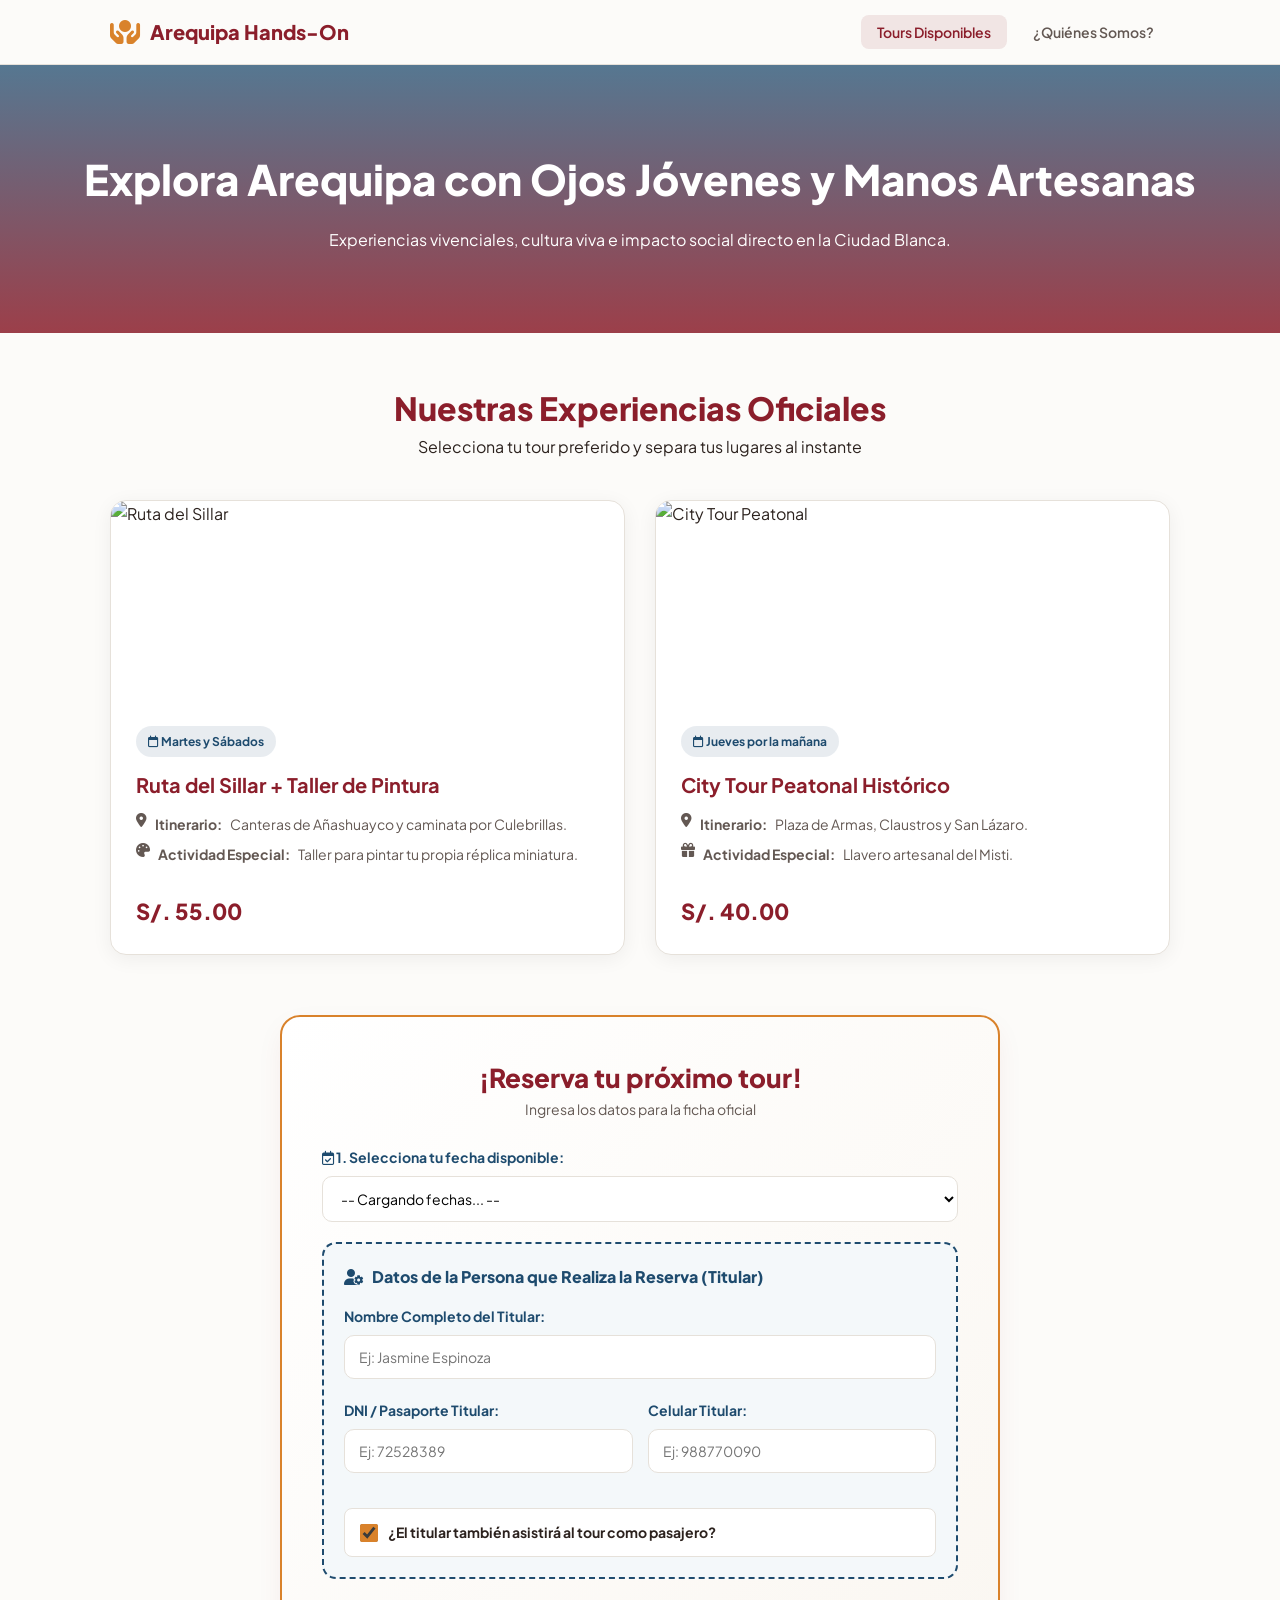
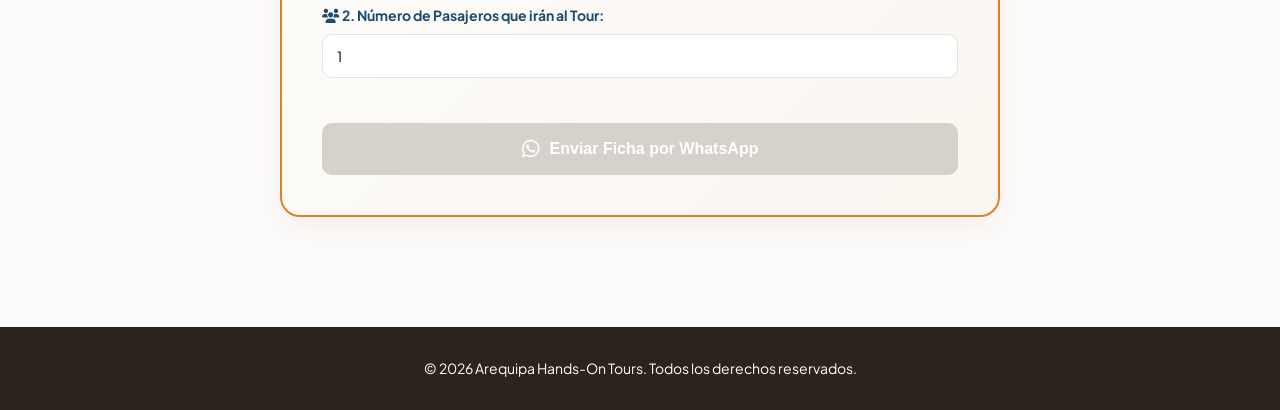
==== index.html @ 8eb8e9bc "Add files via upload" ====
<!DOCTYPE html>
<html lang="es">
<head>
    <meta charset="UTF-8">
    <meta name="viewport" content="width=device-width, initial-scale=1.0">
    <title>Arequipa Hands-On Tours | Turismo con Propósito</title>
    <!-- Google Fonts & FontAwesome Icons -->
    <link rel="preconnect" href="https://fonts.googleapis.com">
    <link rel="preconnect" href="https://fonts.gstatic.com" crossorigin>
    <link href="https://fonts.googleapis.com/css2?family=Plus+Jakarta+Sans:wght@400;500;600;700;800&display=swap" rel="stylesheet">
    <link rel="stylesheet" href="https://cdnjs.cloudflare.com/ajax/libs/font-awesome/6.4.0/css/all.min.css">

    <style>
        :root {
            --rojo-carmesi: #8B1E2B;
            --blanco-sillar: #FCFBF9;
            --azul-colonial: #1E4B6E;
            --amarillo-ocre: #D9822B;
            --amarillo-ocre-hover: #BF6F1F;
            --texto-oscuro: #2C221E;
            --texto-suave: #635853;
            --gris-borde: #E6E1DA;
            --sombra-suave: 0 10px 30px -5px rgba(139, 30, 43, 0.08);
            --sombra-card: 0 4px 20px rgba(0, 0, 0, 0.06);
        }

        * { box-sizing: border-box; margin: 0; padding: 0; }

        body {
            font-family: 'Plus Jakarta Sans', sans-serif;
            background-color: var(--blanco-sillar);
            color: var(--texto-oscuro);
            line-height: 1.6;
        }

        /* --- NAVBAR --- */
        header {
            background-color: rgba(252, 251, 249, 0.95);
            backdrop-filter: blur(10px);
            position: sticky;
            top: 0;
            z-index: 1000;
            border-bottom: 1px solid var(--gris-borde);
        }

        .nav-container {
            max-width: 1100px;
            margin: 0 auto;
            padding: 15px 20px;
            display: flex;
            justify-content: space-between;
            align-items: center;
        }

        .logo {
            font-weight: 800;
            font-size: 20px;
            color: var(--rojo-carmesi);
            display: flex;
            align-items: center;
            gap: 10px;
            text-decoration: none;
        }

        .logo i { font-size: 24px; color: var(--amarillo-ocre); }

        .nav-links {
            display: flex;
            gap: 10px;
            list-style: none;
        }

        .nav-tab {
            background: transparent;
            border: none;
            padding: 8px 16px;
            font-family: inherit;
            font-weight: 600;
            font-size: 14px;
            color: var(--texto-suave);
            cursor: pointer;
            border-radius: 8px;
            transition: all 0.3s ease;
        }

        .nav-tab:hover, .nav-tab.active {
            color: var(--rojo-carmesi);
            background-color: rgba(139, 30, 43, 0.1);
        }

        /* --- HERO --- */
        .hero {
            background: linear-gradient(rgba(30, 75, 110, 0.75), rgba(139, 30, 43, 0.85)), url('https://images.unsplash.com/photo-1589308078059-be1415eab4c3?q=80&w=1600&auto=format&fit=crop') center/cover no-repeat;
            color: white;
            padding: 80px 20px;
            text-align: center;
        }

        .hero h1 { font-size: 42px; font-weight: 800; margin-bottom: 15px; }

        .container { max-width: 1100px; margin: 0 auto; padding: 50px 20px; }

        .tab-content { display: none; }
        .tab-content.active { display: block; }

        .section-title { text-align: center; margin-bottom: 40px; }
        .section-title h2 { font-size: 32px; color: var(--rojo-carmesi); font-weight: 800; }

        /* TOURS GRID */
        .tours-grid {
            display: grid;
            grid-template-columns: repeat(auto-fit, minmax(320px, 1fr));
            gap: 30px;
            margin-bottom: 60px;
        }

        .tour-card {
            background: white;
            border-radius: 16px;
            overflow: hidden;
            box-shadow: var(--sombra-card);
            border: 1px solid var(--gris-borde);
            display: flex;
            flex-direction: column;
        }

        .tour-img { height: 200px; width: 100%; object-fit: cover; }
        .tour-body { padding: 25px; display: flex; flex-direction: column; flex-grow: 1; }
        .tour-badge { background: rgba(30, 75, 110, 0.1); color: var(--azul-colonial); padding: 6px 12px; border-radius: 20px; font-size: 12px; font-weight: 700; margin-bottom: 12px; align-self: flex-start; }
        .tour-title { font-size: 20px; color: var(--rojo-carmesi); margin-bottom: 12px; font-weight: 700; }
        .tour-list { list-style: none; margin-bottom: 20px; font-size: 14px; color: var(--texto-suave); }
        .tour-list li { margin-bottom: 8px; display: flex; gap: 8px; }
        .tour-price { font-size: 22px; font-weight: 800; color: var(--rojo-carmesi); }

        /* FORMULARIO DE RESERVA COMPLETO */
        .booking-banner {
            background: linear-gradient(135deg, white, #FAF6F0);
            border-radius: 20px;
            padding: 40px;
            box-shadow: var(--sombra-suave);
            border: 2px solid var(--amarillo-ocre);
            max-width: 720px;
            margin: 0 auto;
        }

        .booking-header { text-align: center; margin-bottom: 25px; }
        .booking-header h3 { font-size: 26px; color: var(--rojo-carmesi); font-weight: 800; }

        .form-group { margin-bottom: 20px; }
        .form-group label { display: block; font-weight: 700; font-size: 14px; color: var(--azul-colonial); margin-bottom: 8px; }

        .form-control {
            width: 100%;
            padding: 12px 14px;
            border: 1px solid var(--gris-borde);
            border-radius: 10px;
            font-size: 14px;
            font-family: inherit;
            background: white;
        }

        .titular-box {
            background: #F4F8FA;
            border: 2px dashed var(--azul-colonial);
            border-radius: 14px;
            padding: 20px;
            margin-bottom: 25px;
        }

        .titular-title {
            font-weight: 800;
            color: var(--azul-colonial);
            margin-bottom: 15px;
            font-size: 16px;
            display: flex;
            align-items: center;
            gap: 8px;
        }

        .checkbox-container {
            display: flex;
            align-items: center;
            gap: 10px;
            background: white;
            padding: 12px 15px;
            border-radius: 8px;
            border: 1px solid var(--gris-borde);
            margin-top: 15px;
            cursor: pointer;
            font-weight: 700;
            color: var(--texto-oscuro);
            font-size: 14px;
        }

        .checkbox-container input[type="checkbox"] {
            width: 18px;
            height: 18px;
            accent-color: var(--amarillo-ocre);
            cursor: pointer;
        }

        .pasajeros-container {
            margin-top: 20px;
            display: flex;
            flex-direction: column;
            gap: 20px;
        }

        .pasajero-box {
            background: #FFFFFF;
            border: 1px solid var(--gris-borde);
            border-left: 5px solid var(--amarillo-ocre);
            border-radius: 12px;
            padding: 20px;
            box-shadow: 0 2px 8px rgba(0,0,0,0.04);
        }

        .pasajero-title {
            font-weight: 800;
            color: var(--rojo-carmesi);
            margin-bottom: 15px;
            font-size: 15px;
            display: flex;
            align-items: center;
            gap: 8px;
        }

        .grid-2 {
            display: grid;
            grid-template-columns: 1fr 1fr;
            gap: 15px;
        }

        .btn-cta {
            background-color: var(--amarillo-ocre);
            color: white;
            border: none;
            padding: 16px;
            width: 100%;
            border-radius: 10px;
            font-size: 16px;
            font-weight: 700;
            cursor: pointer;
            transition: all 0.3s ease;
            display: flex;
            align-items: center;
            justify-content: center;
            gap: 10px;
            margin-top: 25px;
        }

        .btn-cta:disabled { background-color: #D6D1CA; cursor: not-allowed; }

        .info-status { font-size: 13px; margin-top: 10px; font-weight: 700; text-align: center; }

        footer { background-color: var(--texto-oscuro); color: white; text-align: center; padding: 30px 20px; margin-top: 60px; font-size: 14px; }

        @media (max-width: 768px) {
            .grid-2 { grid-template-columns: 1fr; }
            .booking-banner { padding: 25px 20px; }
        }
    </style>
</head>
<body>

<header>
    <div class="nav-container">
        <a href="#" class="logo">
            <i class="fa-solid fa-hands-holding-circle"></i>
            Arequipa Hands-On
        </a>
        <ul class="nav-links">
            <li><button class="nav-tab active" onclick="switchTab('tours')">Tours Disponibles</button></li>
            <li><button class="nav-tab" onclick="switchTab('nosotros')">¿Quiénes Somos?</button></li>
        </ul>
    </div>
</header>

<section class="hero">
    <div class="hero-content">
        <h1>Explora Arequipa con Ojos Jóvenes y Manos Artesanas</h1>
        <p>Experiencias vivenciales, cultura viva e impacto social directo en la Ciudad Blanca.</p>
    </div>
</section>

<div class="container">
    <section id="tab-tours" class="tab-content active">
        <div class="section-title">
            <h2>Nuestras Experiencias Oficiales</h2>
            <p>Selecciona tu tour preferido y separa tus lugares al instante</p>
        </div>

        <div class="tours-grid">
            <div class="tour-card">
                <img src="https://res.cloudinary.com/cwjn3bq6/image/upload/f_auto,q_auto/Gemini_Generated_Image_xufbxkxufbxkxufb" alt="Ruta del Sillar" class="tour-img">
                <div class="tour-body">
                    <span class="tour-badge"><i class="fa-regular fa-calendar"></i> Martes y Sábados</span>
                    <h3 class="tour-title">Ruta del Sillar + Taller de Pintura</h3>
                    <ul class="tour-list">
                        <li><i class="fa-solid fa-location-dot"></i> <strong>Itinerario:</strong> Canteras de Añashuayco y caminata por Culebrillas.</li>
                        <li><i class="fa-solid fa-palette"></i> <strong>Actividad Especial:</strong> Taller para pintar tu propia réplica miniatura.</li>
                    </ul>
                    <div class="tour-footer"><span class="tour-price">S/. 55.00</span></div>
                </div>
            </div>

            <div class="tour-card">
                <img src="https://res.cloudinary.com/cwjn3bq6/image/upload/v1792481282/Gemini_Generated_Image_7z0av57z0av57z0a.jpg" alt="City Tour Peatonal" class="tour-img">
                <div class="tour-body">
                    <span class="tour-badge"><i class="fa-regular fa-calendar"></i> Jueves por la mañana</span>
                    <h3 class="tour-title">City Tour Peatonal Histórico</h3>
                    <ul class="tour-list">
                        <li><i class="fa-solid fa-location-dot"></i> <strong>Itinerario:</strong> Plaza de Armas, Claustros y San Lázaro.</li>
                        <li><i class="fa-solid fa-gift"></i> <strong>Actividad Especial:</strong> Llavero artesanal del Misti.</li>
                    </ul>
                    <div class="tour-footer"><span class="tour-price">S/. 40.00</span></div>
                </div>
            </div>
        </div>

        <!-- FORMULARIO DE RESERVA -->
        <div class="booking-banner">
            <div class="booking-header">
                <h3>¡Reserva tu próximo tour!</h3>
                <p style="color: var(--texto-suave); font-size: 14px;">Ingresa los datos para la ficha oficial</p>
            </div>

            <div class="form-group">
                <label for="fecha"><i class="fa-regular fa-calendar-check"></i> 1. Selecciona tu fecha disponible:</label>
                <select id="fecha" class="form-control">
                    <option value="">-- Cargando fechas... --</option>
                </select>
                <div id="status" class="info-status"></div>
            </div>

            <!-- SECCIÓN DEL TITULAR DE LA COMPRA -->
            <div class="titular-box">
                <div class="titular-title">
                    <i class="fa-solid fa-user-gear"></i> Datos de la Persona que Realiza la Reserva (Titular)
                </div>
                <div class="form-group">
                    <label>Nombre Completo del Titular:</label>
                    <input type="text" id="titularNombre" class="form-control" placeholder="Ej: Jasmine Espinoza" required>
                </div>
                <div class="grid-2">
                    <div class="form-group">
                        <label>DNI / Pasaporte Titular:</label>
                        <input type="text" id="titularDni" class="form-control" placeholder="Ej: 72528389" required>
                    </div>
                    <div class="form-group">
                        <label>Celular Titular:</label>
                        <input type="tel" id="titularCelular" class="form-control" placeholder="Ej: 988770090" required>
                    </div>
                </div>

                <label class="checkbox-container">
                    <input type="checkbox" id="checkTitularVa" checked>
                    <span>¿El titular también asistirá al tour como pasajero?</span>
                </label>
            </div>

            <div class="form-group">
                <label for="pasajeros"><i class="fa-solid fa-users"></i> 2. Número de Pasajeros que irán al Tour:</label>
                <input type="number" id="pasajeros" class="form-control" min="1" max="10" value="1">
            </div>

            <!-- CONTENEDOR DINÁMICO DE OTROS PASAJEROS -->
            <div id="pasajerosInputs" class="pasajeros-container"></div>

            <button id="btnCotizar" class="btn-cta" disabled>
                <i class="fa-brands fa-whatsapp" style="font-size: 20px;"></i> Enviar Ficha por WhatsApp
            </button>
        </div>
    </section>
</div>

<footer>
    <p>© 2026 Arequipa Hands-On Tours. Todos los derechos reservados.</p>
</footer>

<!-- SCRIPT CONECTADO A SUPABASE -->
<script type="module">
    import { createClient } from 'https://cdn.jsdelivr.net/npm/@supabase/supabase-js/+esm'

    const SUPABASE_URL = "https://yzyrvvcdnhjlkmgulgjh.supabase.co"; 
    const SUPABASE_KEY = "sb_publishable_UEbVumaJxsoq6cy6T6rceA_CY0VAx4k"; 

    const supabase = createClient(SUPABASE_URL, SUPABASE_KEY);
    let asientosDisponibles = 0;

    window.switchTab = function(tabName) {
        document.querySelectorAll('.tab-content').forEach(tab => tab.classList.remove('active'));
        document.querySelectorAll('.nav-tab').forEach(btn => btn.classList.remove('active'));
        document.getElementById(`tab-${tabName}`).classList.add('active');
        event.currentTarget.classList.add('active');
    };

    // GENERAR CAMPOS DE PASAJEROS SEGÚN EL CHECKBOX Y NÚMERO
    function renderizarCamposPasajeros() {
        const totalPasajeros = parseInt(document.getElementById('pasajeros').value, 10) || 1;
        const titularAsiste = document.getElementById('checkTitularVa').checked;
        const container = document.getElementById('pasajerosInputs');
        container.innerHTML = '';

        // Si el titular asiste, él ya cuenta como el Pasajero 1
        const otrosPasajerosAImprimir = titularAsiste ? totalPasajeros - 1 : totalPasajeros;

        if (titularAsiste) {
            const infoBox = document.createElement('div');
            infoBox.style.cssText = "background:#EBF5FB; padding:12px; border-radius:8px; font-size:13px; color:#1E4B6E; font-weight:700;";
            infoBox.innerHTML = `ℹ️ Pasajero 1: <strong>Titular (Se usarán los datos ingresados arriba)</strong>`;
            container.appendChild(infoBox);
        }

        for (let i = 1; i <= otrosPasajerosAImprimir; i++) {
            const numeroPasajeroEtiqueta = titularAsiste ? (i + 1) : i;
            const box = document.createElement('div');
            box.className = 'pasajero-box';

            box.innerHTML = `
                <div class="pasajero-title">
                    <i class="fa-solid fa-user"></i> Pasajero ${numeroPasajeroEtiqueta}
                </div>
                <div class="form-group">
                    <label>Nombre Completo:</label>
                    <input type="text" class="form-control input-nombre" placeholder="Ej: Nombre de acompañante" required>
                </div>
                <div class="grid-2">
                    <div class="form-group">
                        <label>DNI / Pasaporte:</label>
                        <input type="text" class="form-control input-dni" placeholder="Ej: 72889512" required>
                    </div>
                    <div class="form-group">
                        <label>Celular (Opcional):</label>
                        <input type="tel" class="form-control input-celular" placeholder="Ej: 937294639">
                    </div>
                </div>
                <div class="form-group" style="margin-bottom:0;">
                    <label>Nacionalidad:</label>
                    <input type="text" class="form-control input-nacionalidad" value="Peruana">
                </div>
            `;
            container.appendChild(box);
        }
    }

    // CARGAR FECHAS
    async function cargarFechasDisponibles() {
        const selectFecha = document.getElementById('fecha');
        const hoy = new Date().toISOString().split('T')[0];

        try {
            let { data } = await supabase
                .from('salidas_programadas')
                .select('fecha_tour, limite_asientos, asientos_ocupados')
                .gte('fecha_tour', hoy)
                .order('fecha_tour', { ascending: true });

            selectFecha.innerHTML = '<option value="">-- Selecciona un día --</option>';

            if (data && data.length > 0) {
                data.forEach(item => {
                    const disp = item.limite_asientos - item.asientos_ocupados;
                    if (disp > 0) {
                        const dateObj = new Date(item.fecha_tour + 'T00:00:00');
                        const diaSemana = dateObj.toLocaleDateString('es-ES', { weekday: 'long' });
                        const diaMes = dateObj.getDate();
                        const mesNombre = dateObj.toLocaleDateString('es-ES', { month: 'short' });

                        let tourNombre = "Salida Especial";
                        if (diaSemana.includes("mar") || diaSemana.includes("sáb") || diaSemana.includes("sab")) {
                            tourNombre = "Ruta del Sillar";
                        } else if (diaSemana.includes("jue")) {
                            tourNombre = "City Tour Peatonal";
                        }

                        const opt = document.createElement('option');
                        opt.value = `${item.fecha_tour} ${diaSemana.substring(0,3)} ${tourNombre.toLowerCase()}`;
                        opt.textContent = `${capitalizar(diaSemana)} ${diaMes} ${capitalizar(mesNombre)} - ${tourNombre}`;
                        selectFecha.appendChild(opt);
                    }
                });
            }
        } catch (e) {
            console.error(e);
        }
    }

    function capitalizar(str) { return str.charAt(0).toUpperCase() + str.slice(1); }

    // VERIFICAR DISPONIBILIDAD
    async function verificarDisponibilidad() {
        const fechaVal = document.getElementById('fecha').value;
        const statusDiv = document.getElementById('status');
        const btn = document.getElementById('btnCotizar');
        
        if (!fechaVal) { statusDiv.innerText = ""; btn.disabled = true; return; }

        const isoFecha = fechaVal.split(' ')[0];

        try {
            let { data } = await supabase
                .from('salidas_programadas')
                .select('asientos_ocupados, limite_asientos')
                .eq('fecha_tour', isoFecha)
                .maybeSingle();

            asientosDisponibles = data ? (data.limite_asientos - data.asientos_ocupados) : 15;
            validarPasajeros();
        } catch (e) {
            console.error(e);
        }
    }

    function validarPasajeros() {
        const statusDiv = document.getElementById('status');
        const btn = document.getElementById('btnCotizar');
        const pasajerosInput = document.getElementById('pasajeros');
        const numPasajeros = parseInt(pasajerosInput.value, 10) || 1;

        // Ajustar dinámicamente el valor máximo que puede ingresar en el input
        pasajerosInput.max = asientosDisponibles;

        if (asientosDisponibles <= 0) {
            statusDiv.innerText = "❌ Agotado. No quedan asientos disponibles para esta fecha.";
            statusDiv.style.color = "#8B1E2B";
            btn.disabled = true;
        } else if (numPasajeros > asientosDisponibles) {
            statusDiv.innerText = `❌ No puedes reservar ${numPasajeros} cupos. Solo quedan ${asientosDisponibles} asientos disponibles en el bus.`;
            statusDiv.style.color = "#8B1E2B";
            btn.disabled = true;
        } else {
            statusDiv.innerText = `🟢 ¡Disponible! Quedan ${asientosDisponibles} asientos libres en el bus para esta salida.`;
            statusDiv.style.color = "#27ae60";
            btn.disabled = false;
        }
    }

    // REGISTRAR EN SUPABASE Y REDIRIGIR A WHATSAPP
    async function guardarYEnviar() {
        const fechaSelect = document.getElementById('fecha');
        const tourTexto = fechaSelect.options[fechaSelect.selectedIndex].text;
        const fechaValor = fechaSelect.value;

        // Datos del Titular
        const titularNombre = document.getElementById('titularNombre').value.trim();
        const titularDni = document.getElementById('titularDni').value.trim();
        const titularCelular = document.getElementById('titularCelular').value.trim();
        const titularAsiste = document.getElementById('checkTitularVa').checked;

        if (!titularNombre || !titularDni || !titularCelular) {
            alert("Por favor completa todos los datos del Titular de la reserva.");
            return;
        }

        const btn = document.getElementById('btnCotizar');
        btn.disabled = true;
        btn.innerText = "⏳ Registrando en base de datos...";

        const filasInsertar = [];

        // 1. Si el titular también asistirá, lo incluimos como pasajero oficial
        if (titularAsiste) {
            filasInsertar.push({
                fecha_tour: fechaValor,
                dni_registrante: titularDni,
                celular_registrante: titularCelular,
                dni_pasajero: titularDni,
                celular: titularCelular,
                nombre: titularNombre,
                nacionalidad: 'Peruana',
                estado: 'Sin confirmar'
            });
        }

        // 2. Extraer el resto de acompañantes
        const boxes = document.querySelectorAll('.pasajero-box');
        boxes.forEach((box) => {
            const nombre = box.querySelector('.input-nombre').value.trim();
            const dni = box.querySelector('.input-dni').value.trim();
            const celular = box.querySelector('.input-celular').value.trim();
            const nacionalidad = box.querySelector('.input-nacionalidad').value.trim() || 'Peruana';

            if (nombre && dni) {
                filasInsertar.push({
                    fecha_tour: fechaValor,
                    dni_registrante: titularDni,
                    celular_registrante: titularCelular,
                    dni_pasajero: dni,
                    celular: celular || 'N/A',
                    nombre: nombre,
                    nacionalidad: nacionalidad,
                    estado: 'Sin confirmar'
                });
            }
        });

        try {
            const { error } = await supabase
                .from('pasajeros_reservas')
                .insert(filasInsertar);

            if (error) throw error;

        } catch (e) {
            console.error("Error guardando en Supabase:", e);
        }

        // WhatsApp Ticket
        const numeroTelefono = "51988770090";
        const lineas = [
            "📌 *NUEVA SOLICITUD DE RESERVA*",
            "----------------------------------",
            `👤 *Titular:* ${titularNombre}`,
            `🪪 *DNI Titular:* ${titularDni}`,
            `📱 *Celular Titular:* ${titularCelular}`,
            `🏃 *Titular Asiste:* ${titularAsiste ? 'SÍ' : 'NO (Solo compra)'}`,
            `🗓️ *Salida:* ${tourTexto}`,
            `👥 *Total Pasajeros Tour:* ${filasInsertar.length}`,
            "----------------------------------",
            "Hola, acabo de registrar los datos en la web. Adjunto la captura de mi Yape/PLIN para confirmar."
        ];

        const url = `https://api.whatsapp.com/send?phone=${numeroTelefono}&text=${encodeURIComponent(lineas.join("\n"))}`;
        window.open(url, '_blank');

        btn.disabled = false;
        btn.innerHTML = '<i class="fa-brands fa-whatsapp" style="font-size: 20px;"></i> Enviar Ficha por WhatsApp';
    }

    // EVENTOS
    renderizarCamposPasajeros();
    cargarFechasDisponibles();

    document.getElementById('checkTitularVa').addEventListener('change', renderizarCamposPasajeros);
    document.getElementById('pasajeros').addEventListener('input', () => {
        renderizarCamposPasajeros();
        validarPasajeros();
    });

    document.getElementById('fecha').addEventListener('change', verificarDisponibilidad);
    document.getElementById('btnCotizar').addEventListener('click', guardarYEnviar);
</script>
</body>
</html>
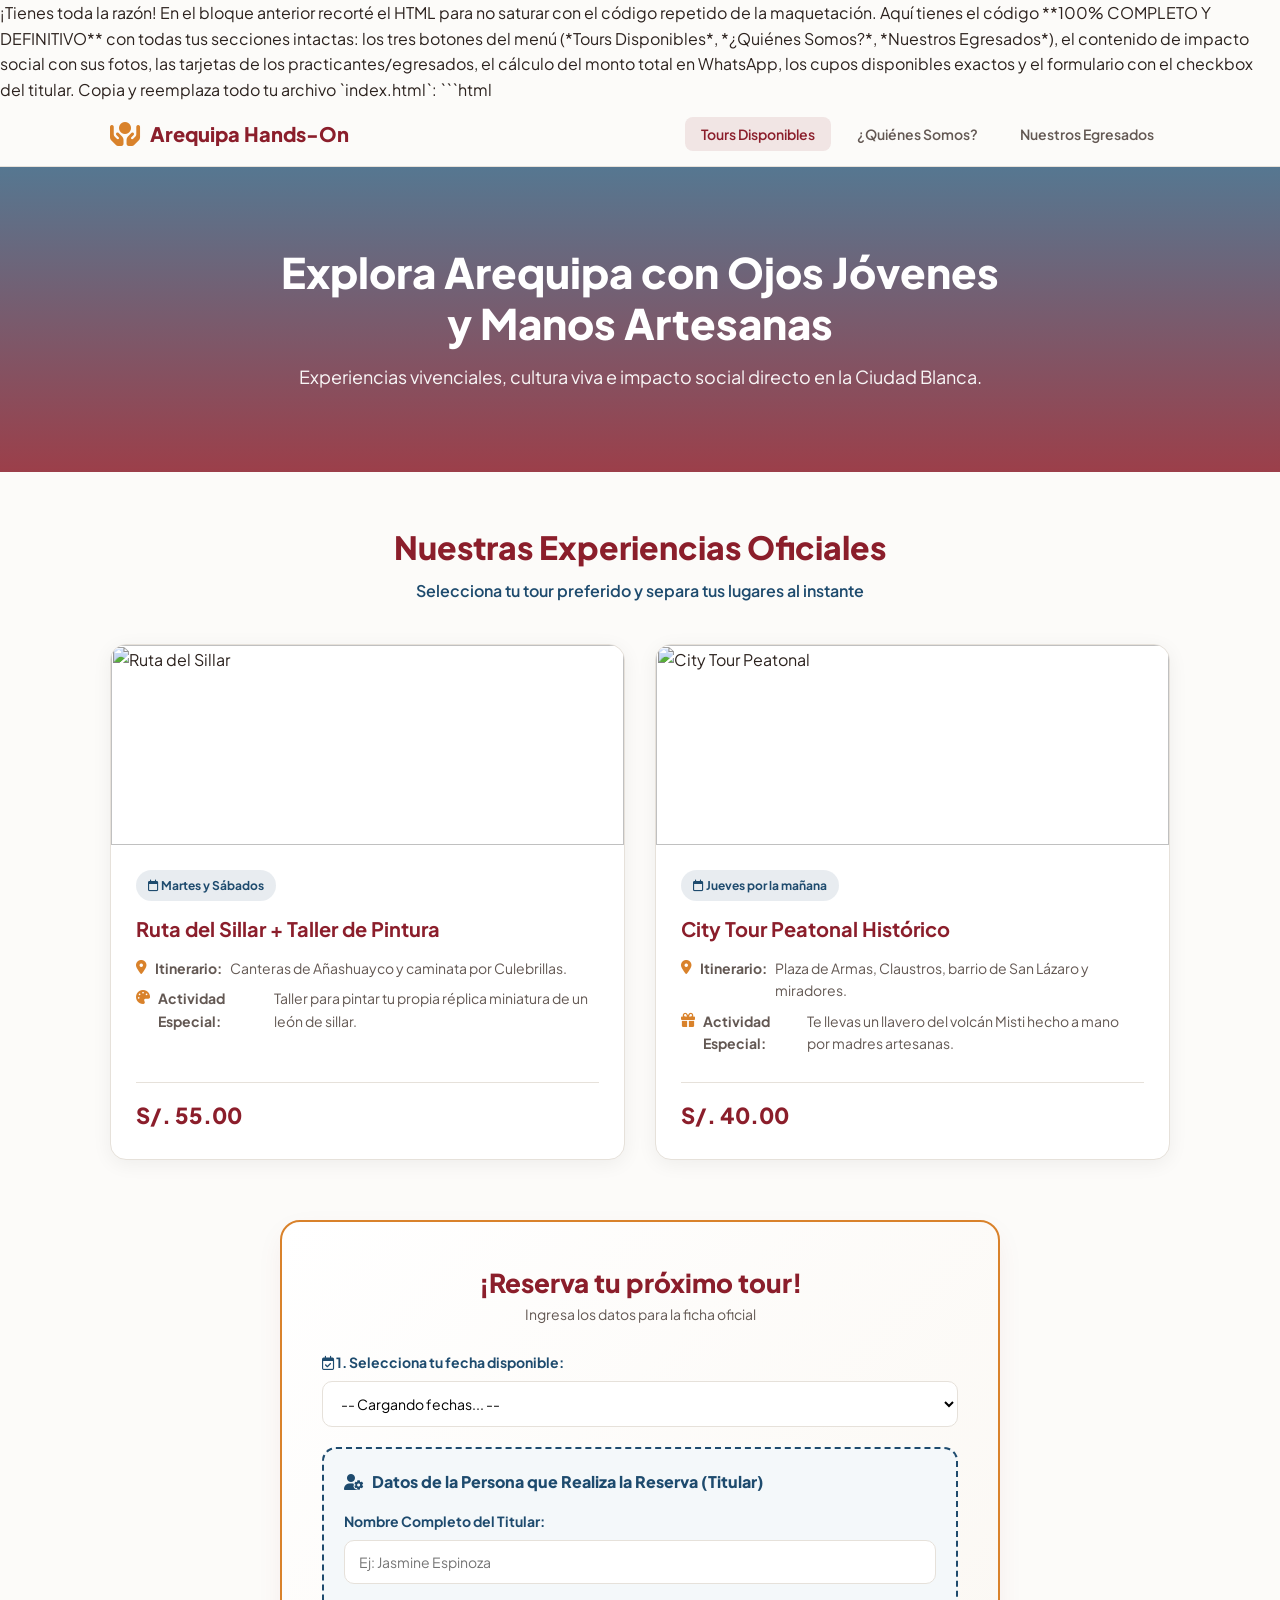
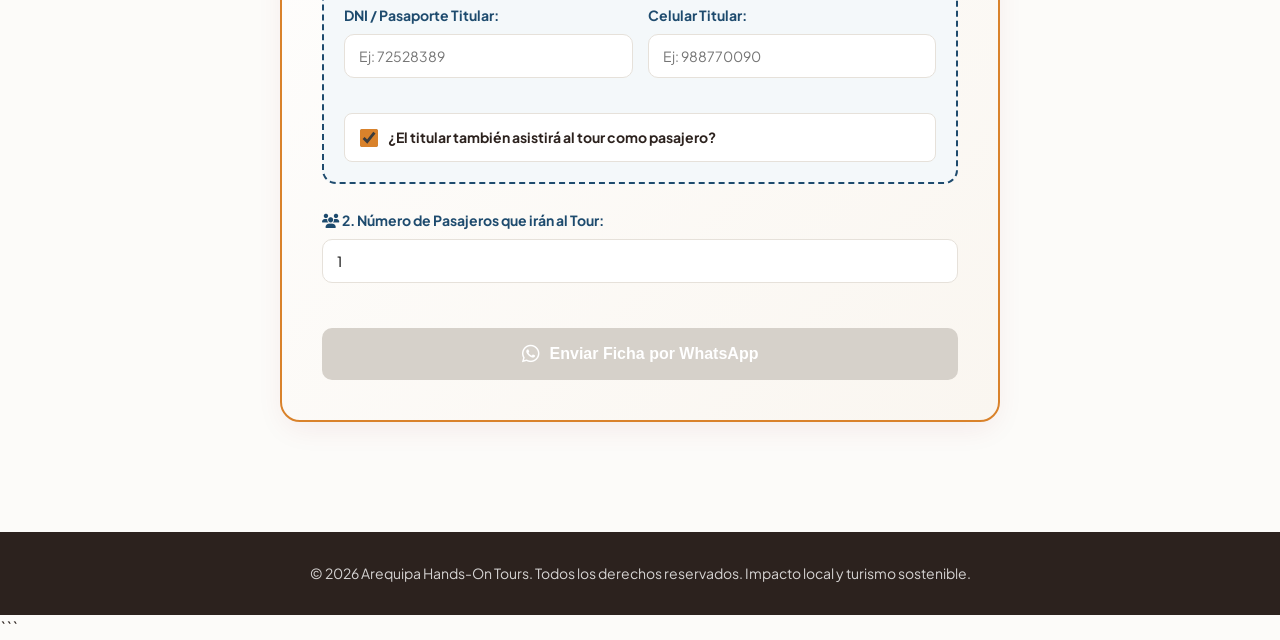
==== commit 16ea9a3d: "Add files via upload" ====
--- a/index.html
+++ b/index.html
@@ -1,3 +1,10 @@
+¡Tienes toda la razón! En el bloque anterior recorté el HTML para no saturar con el código repetido de la maquetación.
+
+Aquí tienes el código **100% COMPLETO Y DEFINITIVO** con todas tus secciones intactas: los tres botones del menú (*Tours Disponibles*, *¿Quiénes Somos?*, *Nuestros Egresados*), el contenido de impacto social con sus fotos, las tarjetas de los practicantes/egresados, el cálculo del monto total en WhatsApp, los cupos disponibles exactos y el formulario con el checkbox del titular.
+
+Copia y reemplaza todo tu archivo `index.html`:
+
+```html
 <!DOCTYPE html>
 <html lang="es">
 <head>
@@ -33,7 +40,7 @@
             line-height: 1.6;
         }
 
-        /* --- NAVBAR --- */
+        /* --- NAVBAR ESTRUCTURAL --- */
         header {
             background-color: rgba(252, 251, 249, 0.95);
             backdrop-filter: blur(10px);
@@ -83,30 +90,82 @@
             transition: all 0.3s ease;
         }
 
-        .nav-tab:hover, .nav-tab.active {
+        .nav-tab:hover {
+            color: var(--rojo-carmesi);
+            background-color: rgba(139, 30, 43, 0.05);
+        }
+
+        .nav-tab.active {
             color: var(--rojo-carmesi);
             background-color: rgba(139, 30, 43, 0.1);
         }
 
-        /* --- HERO --- */
+        /* --- HERO SECTION --- */
         .hero {
+            position: relative;
             background: linear-gradient(rgba(30, 75, 110, 0.75), rgba(139, 30, 43, 0.85)), url('https://images.unsplash.com/photo-1589308078059-be1415eab4c3?q=80&w=1600&auto=format&fit=crop') center/cover no-repeat;
             color: white;
             padding: 80px 20px;
             text-align: center;
         }
 
-        .hero h1 { font-size: 42px; font-weight: 800; margin-bottom: 15px; }
-
-        .container { max-width: 1100px; margin: 0 auto; padding: 50px 20px; }
-
-        .tab-content { display: none; }
-        .tab-content.active { display: block; }
-
-        .section-title { text-align: center; margin-bottom: 40px; }
-        .section-title h2 { font-size: 32px; color: var(--rojo-carmesi); font-weight: 800; }
-
-        /* TOURS GRID */
+        .hero-content {
+            max-width: 750px;
+            margin: 0 auto;
+        }
+
+        .hero h1 {
+            font-size: 42px;
+            font-weight: 800;
+            margin-bottom: 15px;
+            line-height: 1.2;
+        }
+
+        .hero p {
+            font-size: 18px;
+            opacity: 0.95;
+            font-weight: 400;
+        }
+
+        /* --- SECCIONES NAVEGABLES --- */
+        .container {
+            max-width: 1100px;
+            margin: 0 auto;
+            padding: 50px 20px;
+        }
+
+        .tab-content {
+            display: none;
+            animation: fadeIn 0.4s ease-in-out;
+        }
+
+        .tab-content.active {
+            display: block;
+        }
+
+        @keyframes fadeIn {
+            from { opacity: 0; transform: translateY(10px); }
+            to { opacity: 1; transform: translateY(0); }
+        }
+
+        .section-title {
+            text-align: center;
+            margin-bottom: 40px;
+        }
+
+        .section-title h2 {
+            font-size: 32px;
+            color: var(--rojo-carmesi);
+            font-weight: 800;
+        }
+
+        .section-title p {
+            color: var(--azul-colonial);
+            font-weight: 600;
+            margin-top: 5px;
+        }
+
+        /* --- SECCIÓN 1: TOURS --- */
         .tours-grid {
             display: grid;
             grid-template-columns: repeat(auto-fit, minmax(320px, 1fr));
@@ -122,17 +181,80 @@
             border: 1px solid var(--gris-borde);
             display: flex;
             flex-direction: column;
-        }
-
-        .tour-img { height: 200px; width: 100%; object-fit: cover; }
-        .tour-body { padding: 25px; display: flex; flex-direction: column; flex-grow: 1; }
-        .tour-badge { background: rgba(30, 75, 110, 0.1); color: var(--azul-colonial); padding: 6px 12px; border-radius: 20px; font-size: 12px; font-weight: 700; margin-bottom: 12px; align-self: flex-start; }
-        .tour-title { font-size: 20px; color: var(--rojo-carmesi); margin-bottom: 12px; font-weight: 700; }
-        .tour-list { list-style: none; margin-bottom: 20px; font-size: 14px; color: var(--texto-suave); }
-        .tour-list li { margin-bottom: 8px; display: flex; gap: 8px; }
-        .tour-price { font-size: 22px; font-weight: 800; color: var(--rojo-carmesi); }
-
-        /* FORMULARIO DE RESERVA COMPLETO */
+            transition: transform 0.3s ease, box-shadow 0.3s ease;
+        }
+
+        .tour-card:hover {
+            transform: translateY(-5px);
+            box-shadow: var(--sombra-suave);
+        }
+
+        .tour-img {
+            height: 200px;
+            width: 100%;
+            object-fit: cover;
+        }
+
+        .tour-body {
+            padding: 25px;
+            display: flex;
+            flex-direction: column;
+            flex-grow: 1;
+        }
+
+        .tour-badge {
+            align-self: flex-start;
+            background: rgba(30, 75, 110, 0.1);
+            color: var(--azul-colonial);
+            padding: 6px 12px;
+            border-radius: 20px;
+            font-size: 12px;
+            font-weight: 700;
+            margin-bottom: 12px;
+        }
+
+        .tour-title {
+            font-size: 20px;
+            color: var(--rojo-carmesi);
+            margin-bottom: 12px;
+            font-weight: 700;
+        }
+
+        .tour-list {
+            list-style: none;
+            margin-bottom: 20px;
+            font-size: 14px;
+            color: var(--texto-suave);
+        }
+
+        .tour-list li {
+            margin-bottom: 8px;
+            display: flex;
+            align-items: flex-start;
+            gap: 8px;
+        }
+
+        .tour-list li i {
+            color: var(--amarillo-ocre);
+            margin-top: 3px;
+        }
+
+        .tour-footer {
+            margin-top: auto;
+            display: flex;
+            justify-content: space-between;
+            align-items: center;
+            padding-top: 15px;
+            border-top: 1px solid var(--gris-borde);
+        }
+
+        .tour-price {
+            font-size: 22px;
+            font-weight: 800;
+            color: var(--rojo-carmesi);
+        }
+
+        /* BANNER Y FORMULARIO DE RESERVA */
         .booking-banner {
             background: linear-gradient(135deg, white, #FAF6F0);
             border-radius: 20px;
@@ -143,11 +265,28 @@
             margin: 0 auto;
         }
 
-        .booking-header { text-align: center; margin-bottom: 25px; }
-        .booking-header h3 { font-size: 26px; color: var(--rojo-carmesi); font-weight: 800; }
-
-        .form-group { margin-bottom: 20px; }
-        .form-group label { display: block; font-weight: 700; font-size: 14px; color: var(--azul-colonial); margin-bottom: 8px; }
+        .booking-header {
+            text-align: center;
+            margin-bottom: 25px;
+        }
+
+        .booking-header h3 {
+            font-size: 26px;
+            color: var(--rojo-carmesi);
+            font-weight: 800;
+        }
+
+        .form-group {
+            margin-bottom: 20px;
+        }
+
+        .form-group label {
+            display: block;
+            font-weight: 700;
+            font-size: 14px;
+            color: var(--azul-colonial);
+            margin-bottom: 8px;
+        }
 
         .form-control {
             width: 100%;
@@ -157,6 +296,12 @@
             font-size: 14px;
             font-family: inherit;
             background: white;
+            transition: border-color 0.3s ease;
+        }
+
+        .form-control:focus {
+            outline: none;
+            border-color: var(--azul-colonial);
         }
 
         .titular-box {
@@ -241,7 +386,7 @@
             font-size: 16px;
             font-weight: 700;
             cursor: pointer;
-            transition: all 0.3s ease;
+            transition: background-color 0.3s ease, transform 0.2s ease;
             display: flex;
             align-items: center;
             justify-content: center;
@@ -249,20 +394,150 @@
             margin-top: 25px;
         }
 
-        .btn-cta:disabled { background-color: #D6D1CA; cursor: not-allowed; }
-
-        .info-status { font-size: 13px; margin-top: 10px; font-weight: 700; text-align: center; }
-
-        footer { background-color: var(--texto-oscuro); color: white; text-align: center; padding: 30px 20px; margin-top: 60px; font-size: 14px; }
-
+        .btn-cta:hover:not(:disabled) {
+            background-color: var(--amarillo-ocre-hover);
+            transform: translateY(-2px);
+        }
+
+        .btn-cta:disabled {
+            background-color: #D6D1CA;
+            cursor: not-allowed;
+            transform: none;
+        }
+
+        .info-status {
+            font-size: 13px;
+            margin-top: 10px;
+            font-weight: 700;
+            text-align: center;
+        }
+
+        /* --- SECCIÓN 2: NOSOTROS --- */
+        .about-grid {
+            display: grid;
+            grid-template-columns: 1fr 1fr;
+            gap: 40px;
+            align-items: center;
+        }
+
+        .about-image-stack {
+            position: relative;
+        }
+
+        .about-image-stack img {
+            width: 100%;
+            border-radius: 16px;
+            box-shadow: var(--sombra-card);
+            object-fit: cover;
+        }
+
+        .about-text h3 {
+            color: var(--rojo-carmesi);
+            font-size: 28px;
+            font-weight: 800;
+            margin-bottom: 15px;
+        }
+
+        .about-text p {
+            color: var(--texto-suave);
+            margin-bottom: 20px;
+            font-size: 16px;
+        }
+
+        .impact-box {
+            background: rgba(30, 75, 110, 0.06);
+            border-left: 4px solid var(--azul-colonial);
+            padding: 20px;
+            border-radius: 0 12px 12px 0;
+            margin-top: 20px;
+        }
+
+        .impact-box h4 {
+            color: var(--azul-colonial);
+            font-size: 16px;
+            margin-bottom: 5px;
+        }
+
+        /* --- SECCIÓN 3: EGRESADOS --- */
+        .graduates-grid {
+            display: grid;
+            grid-template-columns: repeat(auto-fill, minmax(240px, 1fr));
+            gap: 25px;
+        }
+
+        .graduate-card {
+            background: white;
+            border-radius: 14px;
+            padding: 20px;
+            text-align: center;
+            box-shadow: var(--sombra-card);
+            border: 1px solid var(--gris-borde);
+            transition: transform 0.3s ease;
+        }
+
+        .graduate-card:hover {
+            transform: translateY(-5px);
+        }
+
+        .graduate-avatar {
+            width: 110px;
+            height: 110px;
+            border-radius: 50%;
+            object-fit: cover;
+            margin: 0 auto 15px;
+            border: 3px solid var(--amarillo-ocre);
+        }
+
+        .graduate-name {
+            font-size: 18px;
+            font-weight: 700;
+            color: var(--rojo-carmesi);
+        }
+
+        .graduate-career {
+            font-size: 13px;
+            color: var(--azul-colonial);
+            font-weight: 600;
+            margin-top: 3px;
+        }
+
+        .graduate-semester {
+            display: inline-block;
+            background: var(--blanco-sillar);
+            border: 1px solid var(--gris-borde);
+            padding: 4px 10px;
+            border-radius: 12px;
+            font-size: 12px;
+            color: var(--texto-suave);
+            margin-top: 10px;
+            font-weight: 500;
+        }
+
+        /* FOOTER */
+        footer {
+            background-color: var(--texto-oscuro);
+            color: white;
+            text-align: center;
+            padding: 30px 20px;
+            margin-top: 60px;
+            font-size: 14px;
+        }
+
+        footer p { opacity: 0.8; }
+
+        /* RESPONSIVE */
         @media (max-width: 768px) {
+            .hero h1 { font-size: 30px; }
+            .about-grid { grid-template-columns: 1fr; }
             .grid-2 { grid-template-columns: 1fr; }
+            .nav-container { flex-direction: column; gap: 15px; }
             .booking-banner { padding: 25px 20px; }
         }
     </style>
 </head>
 <body>
 
+<!-- NAVBAR PRINCIPAL -->
 <header>
     <div class="nav-container">
         <a href="#" class="logo">
@@ -272,10 +547,12 @@
         <ul class="nav-links">
             <li><button class="nav-tab active" onclick="switchTab('tours')">Tours Disponibles</button></li>
             <li><button class="nav-tab" onclick="switchTab('nosotros')">¿Quiénes Somos?</button></li>
+            <li><button class="nav-tab" onclick="switchTab('egresados')">Nuestros Egresados</button></li>
         </ul>
     </div>
 </header>
 
+<!-- HERO SECTION -->
 <section class="hero">
     <div class="hero-content">
         <h1>Explora Arequipa con Ojos Jóvenes y Manos Artesanas</h1>
@@ -284,6 +561,8 @@
 </section>
 
 <div class="container">
+
+    <!-- ==================== SECCIÓN 1: TOURS ==================== -->
     <section id="tab-tours" class="tab-content active">
         <div class="section-title">
             <h2>Nuestras Experiencias Oficiales</h2>
@@ -291,6 +570,7 @@
         </div>
 
         <div class="tours-grid">
+            <!-- Tour 1 -->
             <div class="tour-card">
                 <img src="https://res.cloudinary.com/cwjn3bq6/image/upload/f_auto,q_auto/Gemini_Generated_Image_xufbxkxufbxkxufb" alt="Ruta del Sillar" class="tour-img">
                 <div class="tour-body">
@@ -298,27 +578,32 @@
                     <h3 class="tour-title">Ruta del Sillar + Taller de Pintura</h3>
                     <ul class="tour-list">
                         <li><i class="fa-solid fa-location-dot"></i> <strong>Itinerario:</strong> Canteras de Añashuayco y caminata por Culebrillas.</li>
-                        <li><i class="fa-solid fa-palette"></i> <strong>Actividad Especial:</strong> Taller para pintar tu propia réplica miniatura.</li>
+                        <li><i class="fa-solid fa-palette"></i> <strong>Actividad Especial:</strong> Taller para pintar tu propia réplica miniatura de un león de sillar.</li>
                     </ul>
-                    <div class="tour-footer"><span class="tour-price">S/. 55.00</span></div>
+                    <div class="tour-footer">
+                        <span class="tour-price">S/. 55.00</span>
+                    </div>
                 </div>
             </div>
 
+            <!-- Tour 2 -->
             <div class="tour-card">
                 <img src="https://res.cloudinary.com/cwjn3bq6/image/upload/v1792481282/Gemini_Generated_Image_7z0av57z0av57z0a.jpg" alt="City Tour Peatonal" class="tour-img">
                 <div class="tour-body">
                     <span class="tour-badge"><i class="fa-regular fa-calendar"></i> Jueves por la mañana</span>
                     <h3 class="tour-title">City Tour Peatonal Histórico</h3>
                     <ul class="tour-list">
-                        <li><i class="fa-solid fa-location-dot"></i> <strong>Itinerario:</strong> Plaza de Armas, Claustros y San Lázaro.</li>
-                        <li><i class="fa-solid fa-gift"></i> <strong>Actividad Especial:</strong> Llavero artesanal del Misti.</li>
+                        <li><i class="fa-solid fa-location-dot"></i> <strong>Itinerario:</strong> Plaza de Armas, Claustros, barrio de San Lázaro y miradores.</li>
+                        <li><i class="fa-solid fa-gift"></i> <strong>Actividad Especial:</strong> Te llevas un llavero del volcán Misti hecho a mano por madres artesanas.</li>
                     </ul>
-                    <div class="tour-footer"><span class="tour-price">S/. 40.00</span></div>
+                    <div class="tour-footer">
+                        <span class="tour-price">S/. 40.00</span>
+                    </div>
                 </div>
             </div>
         </div>
 
-        <!-- FORMULARIO DE RESERVA -->
+        <!-- FORMULARIO DE RESERVA COMPLETO -->
         <div class="booking-banner">
             <div class="booking-header">
                 <h3>¡Reserva tu próximo tour!</h3>
@@ -361,7 +646,7 @@
 
             <div class="form-group">
                 <label for="pasajeros"><i class="fa-solid fa-users"></i> 2. Número de Pasajeros que irán al Tour:</label>
-                <input type="number" id="pasajeros" class="form-control" min="1" max="10" value="1">
+                <input type="number" id="pasajeros" class="form-control" min="1" max="15" value="1">
             </div>
 
             <!-- CONTENEDOR DINÁMICO DE OTROS PASAJEROS -->
@@ -372,10 +657,76 @@
             </button>
         </div>
     </section>
+
+    <!-- ==================== SECCIÓN 2: NOSOTROS ==================== -->
+    <section id="tab-nosotros" class="tab-content">
+        <div class="section-title">
+            <h2>¿Quiénes Somos?</h2>
+            <p>Conoce el propósito social detrás de cada experiencia</p>
+        </div>
+
+        <div class="about-grid">
+            <div class="about-image-stack">
+                <img src="https://res.cloudinary.com/cwjn3bq6/image/upload/v1792481619/Gemini_Generated_Image_bb0gykbb0gykbb0g.jpg" alt="Artesanías y Pintura">
+            </div>
+            <div class="about-text">
+                <h3>Detrás de la Magia: Nuestro Semillero</h3>
+                <p>Somos un emprendimiento que une jóvenes egresados de turismo y emprendedoras locales. Creamos este proyecto porque viajar no es solo mirar por la ventana de una Van, sino tocar la historia viva.</p>
+                
+                <div class="impact-box">
+                    <h4><i class="fa-solid fa-heart-pulse"></i> Nuestro Impacto Social</h4>
+                    <p style="font-size: 14px; margin-bottom: 0;">Operamos bajo un modelo de rotación semestral justa, financiando las primeras prácticas de jóvenes profesionales calificados. En cada tour incluimos un taller interactivo o un souvenir directo de asociaciones de madres artesanas.</p>
+                </div>
+            </div>
+        </div>
+    </section>
+
+    <!-- ==================== SECCIÓN 3: EGRESADOS ==================== -->
+    <section id="tab-egresados" class="tab-content">
+        <div class="section-title">
+            <h2>Nuestros Egresados</h2>
+            <p>El talento joven que guía tus pasos en la Ciudad Blanca</p>
+        </div>
+
+        <div class="graduates-grid">
+            <!-- Egresado 1 -->
+            <div class="graduate-card">
+                <img src="https://images.unsplash.com/photo-1534528741775-53994a69daeb?q=80&w=400&auto=format&fit=crop" alt="Egresado" class="graduate-avatar">
+                <h4 class="graduate-name">Camila Valdivia</h4>
+                <p class="graduate-career">Guía Oficial de Turismo</p>
+                <span class="graduate-semester">Egresado IX Semestre (2025-II)</span>
+            </div>
+
+            <!-- Egresado 2 -->
+            <div class="graduate-card">
+                <img src="https://images.unsplash.com/photo-1507003211169-0a1dd7228f2d?q=80&w=400&auto=format&fit=crop" alt="Egresado" class="graduate-avatar">
+                <h4 class="graduate-name">Mateo Mendoza</h4>
+                <p class="graduate-career">Gestión del Turismo y Hotelería</p>
+                <span class="graduate-semester">Egresado X Semestre (2025-I)</span>
+            </div>
+
+            <!-- Egresado 3 -->
+            <div class="graduate-card">
+                <img src="https://images.unsplash.com/photo-1517841905240-472988babdf9?q=80&w=400&auto=format&fit=crop" alt="Egresado" class="graduate-avatar">
+                <h4 class="graduate-name">Lucía Cáceres</h4>
+                <p class="graduate-career">Turismo y Ecoturismo</p>
+                <span class="graduate-semester">Egresado VIII Semestre (2026-I)</span>
+            </div>
+
+            <!-- Egresado 4 -->
+            <div class="graduate-card">
+                <img src="https://images.unsplash.com/photo-1500648767791-00dcc994a43e?q=80&w=400&auto=format&fit=crop" alt="Egresado" class="graduate-avatar">
+                <h4 class="graduate-name">Diego Pari</h4>
+                <p class="graduate-career">Guía Oficial de Turismo</p>
+                <span class="graduate-semester">Egresado IX Semestre (2025-II)</span>
+            </div>
+        </div>
+    </section>
+
 </div>
 
 <footer>
-    <p>© 2026 Arequipa Hands-On Tours. Todos los derechos reservados.</p>
+    <p>© 2026 Arequipa Hands-On Tours. Todos los derechos reservados. Impacto local y turismo sostenible.</p>
 </footer>
 
 <!-- SCRIPT CONECTADO A SUPABASE -->
@@ -388,21 +739,22 @@
     const supabase = createClient(SUPABASE_URL, SUPABASE_KEY);
     let asientosDisponibles = 0;
 
+    // NAVEGACIÓN ENTRE SECCIONES (TABS)
     window.switchTab = function(tabName) {
         document.querySelectorAll('.tab-content').forEach(tab => tab.classList.remove('active'));
         document.querySelectorAll('.nav-tab').forEach(btn => btn.classList.remove('active'));
+        
         document.getElementById(`tab-${tabName}`).classList.add('active');
         event.currentTarget.classList.add('active');
     };
 
-    // GENERAR CAMPOS DE PASAJEROS SEGÚN EL CHECKBOX Y NÚMERO
+    // GENERAR CAMPOS DE PASAJEROS SEGÚN CHECKBOX Y CANTIDAD
     function renderizarCamposPasajeros() {
         const totalPasajeros = parseInt(document.getElementById('pasajeros').value, 10) || 1;
         const titularAsiste = document.getElementById('checkTitularVa').checked;
         const container = document.getElementById('pasajerosInputs');
         container.innerHTML = '';
 
-        // Si el titular asiste, él ya cuenta como el Pasajero 1
         const otrosPasajerosAImprimir = titularAsiste ? totalPasajeros - 1 : totalPasajeros;
 
         if (titularAsiste) {
@@ -444,7 +796,7 @@
         }
     }
 
-    // CARGAR FECHAS
+    // CARGAR FECHAS DESDE SUPABASE
     async function cargarFechasDisponibles() {
         const selectFecha = document.getElementById('fecha');
         const hoy = new Date().toISOString().split('T')[0];
@@ -482,19 +834,23 @@
                 });
             }
         } catch (e) {
-            console.error(e);
+            console.error("Error cargando fechas desde Supabase:", e);
         }
     }
 
     function capitalizar(str) { return str.charAt(0).toUpperCase() + str.slice(1); }
 
-    // VERIFICAR DISPONIBILIDAD
+    // VERIFICAR DISPONIBILIDAD Y MOSTRAR CUPOS EN TIEMPO REAL
     async function verificarDisponibilidad() {
         const fechaVal = document.getElementById('fecha').value;
         const statusDiv = document.getElementById('status');
         const btn = document.getElementById('btnCotizar');
         
-        if (!fechaVal) { statusDiv.innerText = ""; btn.disabled = true; return; }
+        if (!fechaVal) { 
+            statusDiv.innerText = ""; 
+            btn.disabled = true; 
+            return; 
+        }
 
         const isoFecha = fechaVal.split(' ')[0];
 
@@ -508,7 +864,7 @@
             asientosDisponibles = data ? (data.limite_asientos - data.asientos_ocupados) : 15;
             validarPasajeros();
         } catch (e) {
-            console.error(e);
+            console.error("Error consultando asientos:", e);
         }
     }
 
@@ -518,7 +874,6 @@
         const pasajerosInput = document.getElementById('pasajeros');
         const numPasajeros = parseInt(pasajerosInput.value, 10) || 1;
 
-        // Ajustar dinámicamente el valor máximo que puede ingresar en el input
         pasajerosInput.max = asientosDisponibles;
 
         if (asientosDisponibles <= 0) {
@@ -526,7 +881,7 @@
             statusDiv.style.color = "#8B1E2B";
             btn.disabled = true;
         } else if (numPasajeros > asientosDisponibles) {
-            statusDiv.innerText = `❌ No puedes reservar ${numPasajeros} cupos. Solo quedan ${asientosDisponibles} asientos disponibles en el bus.`;
+            statusDiv.innerText = `❌ No puedes reservar ${numPasajeros} cupos. Solo quedan ${asientosDisponibles} asientos libres en el bus.`;
             statusDiv.style.color = "#8B1E2B";
             btn.disabled = true;
         } else {
@@ -559,7 +914,7 @@
 
         const filasInsertar = [];
 
-        // 1. Si el titular también asistirá, lo incluimos como pasajero oficial
+        // 1. Si el titular asiste, lo incluimos
         if (titularAsiste) {
             filasInsertar.push({
                 fecha_tour: fechaValor,
@@ -573,7 +928,7 @@
             });
         }
 
-        // 2. Extraer el resto de acompañantes
+        // 2. Extraer acompañantes
         const boxes = document.querySelectorAll('.pasajero-box');
         boxes.forEach((box) => {
             const nombre = box.querySelector('.input-nombre').value.trim();
@@ -595,6 +950,15 @@
             }
         });
 
+        const totalPasajeros = filasInsertar.length;
+
+        // Calcular precio unitario y total según el tour seleccionado
+        let precioUnitario = 55; // Precio base Ruta del Sillar
+        if (tourTexto.toLowerCase().includes("city tour")) {
+            precioUnitario = 40; // Precio City Tour Peatonal
+        }
+        const montoTotal = totalPasajeros * precioUnitario;
+
         try {
             const { error } = await supabase
                 .from('pasajeros_reservas')
@@ -616,9 +980,10 @@
             `📱 *Celular Titular:* ${titularCelular}`,
             `🏃 *Titular Asiste:* ${titularAsiste ? 'SÍ' : 'NO (Solo compra)'}`,
             `🗓️ *Salida:* ${tourTexto}`,
-            `👥 *Total Pasajeros Tour:* ${filasInsertar.length}`,
+            `👥 *Total Pasajeros Tour:* ${totalPasajeros}`,
+            `💰 *Monto Total a Pagar:* S/. ${montoTotal}.00`,
             "----------------------------------",
-            "Hola, acabo de registrar los datos en la web. Adjunto la captura de mi Yape/PLIN para confirmar."
+            `Hola, acabo de registrar los datos en la web. Adjunto la captura de mi Yape/PLIN por el monto de S/. ${montoTotal}.00 para confirmar.`
         ];
 
         const url = `https://api.whatsapp.com/send?phone=${numeroTelefono}&text=${encodeURIComponent(lineas.join("\n"))}`;
@@ -642,4 +1007,6 @@
     document.getElementById('btnCotizar').addEventListener('click', guardarYEnviar);
 </script>
 </body>
-</html>+</html>
+
+```
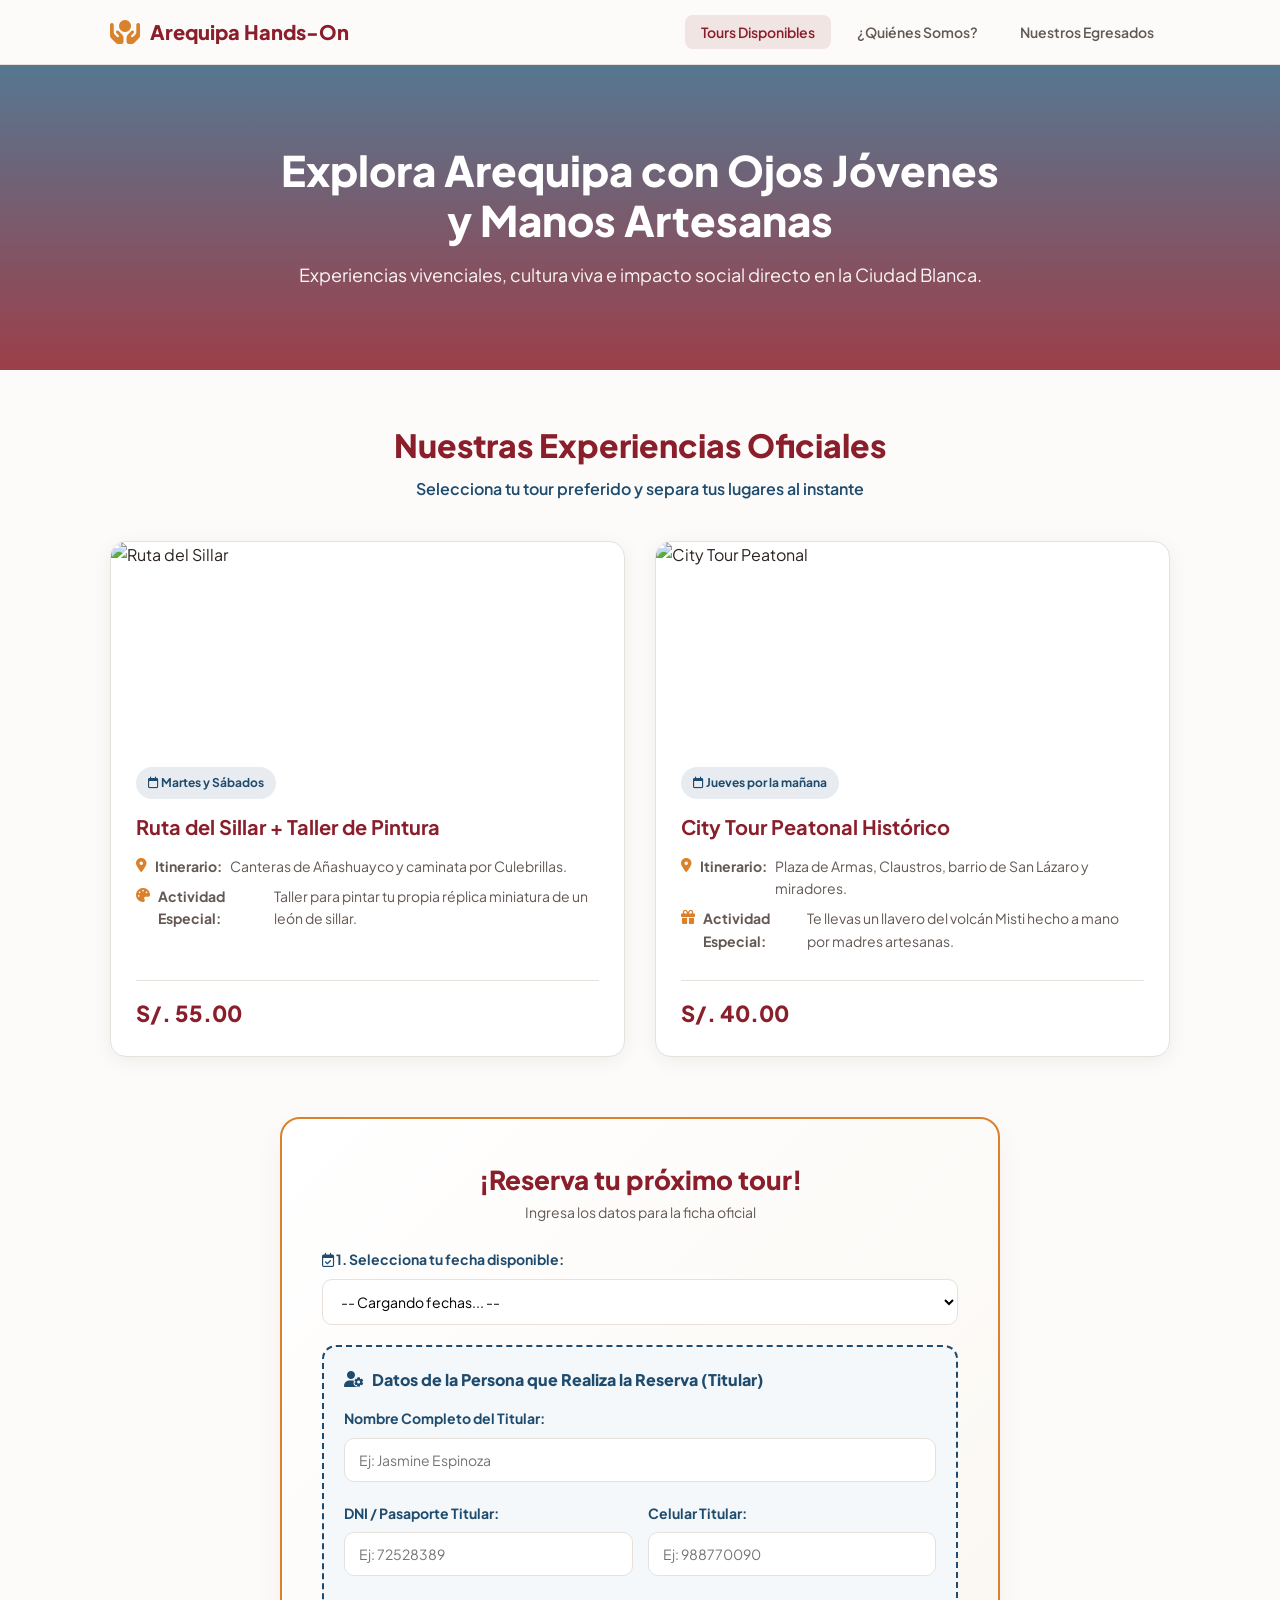
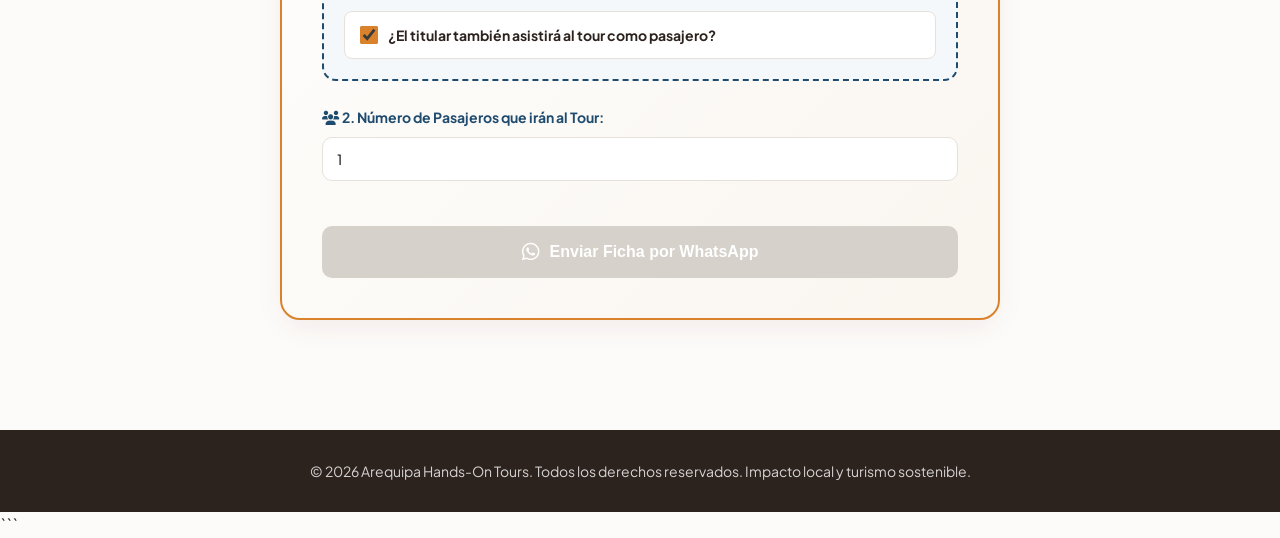
==== commit 69421a2b: "Add files via upload" ====
--- a/index.html
+++ b/index.html
@@ -1,10 +1,3 @@
-¡Tienes toda la razón! En el bloque anterior recorté el HTML para no saturar con el código repetido de la maquetación.
-
-Aquí tienes el código **100% COMPLETO Y DEFINITIVO** con todas tus secciones intactas: los tres botones del menú (*Tours Disponibles*, *¿Quiénes Somos?*, *Nuestros Egresados*), el contenido de impacto social con sus fotos, las tarjetas de los practicantes/egresados, el cálculo del monto total en WhatsApp, los cupos disponibles exactos y el formulario con el checkbox del titular.
-
-Copia y reemplaza todo tu archivo `index.html`:
-
-```html
 <!DOCTYPE html>
 <html lang="es">
 <head>
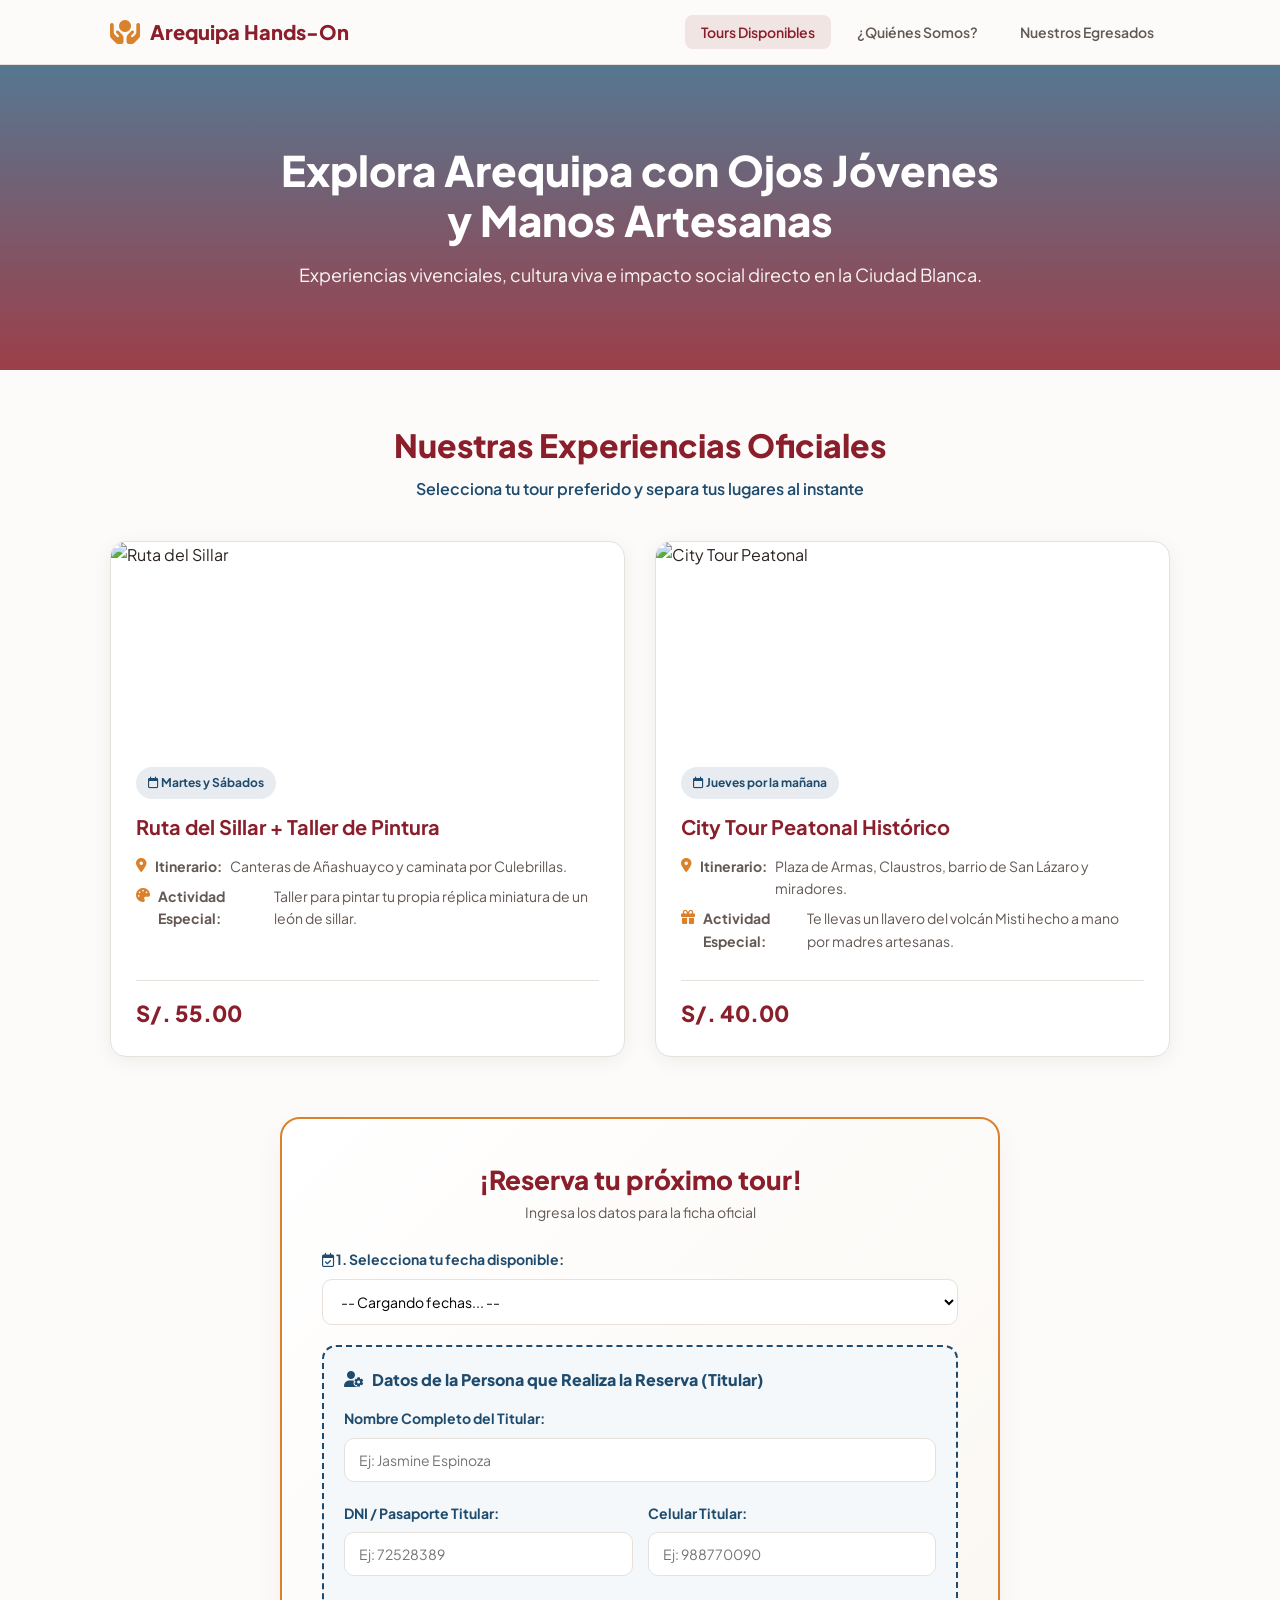
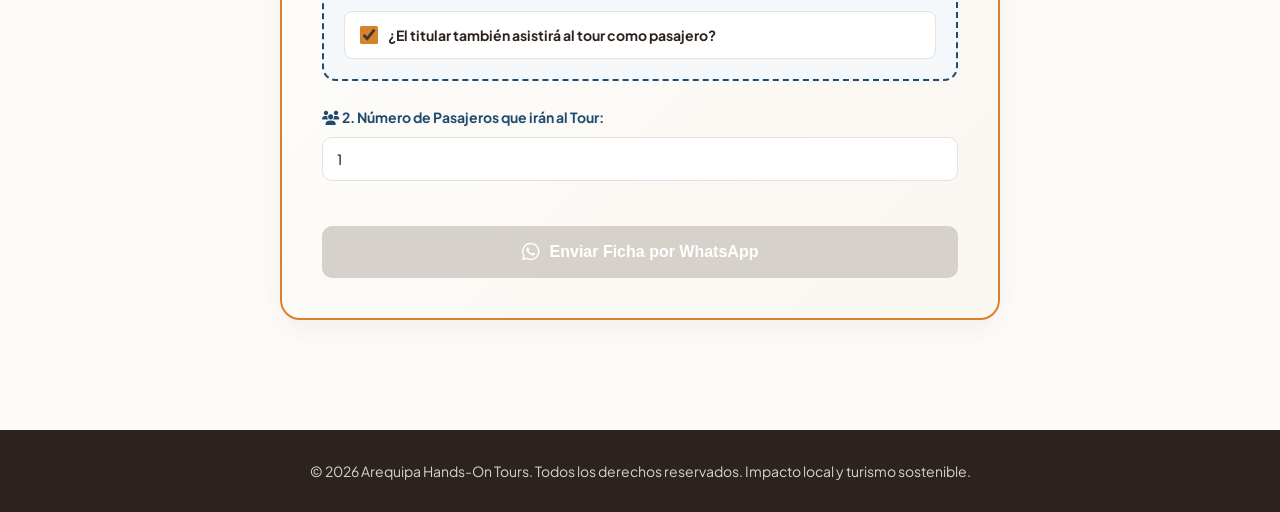
==== commit df6ab717: "Add files via upload" ====
--- a/index.html
+++ b/index.html
@@ -4,529 +4,15 @@
     <meta charset="UTF-8">
     <meta name="viewport" content="width=device-width, initial-scale=1.0">
     <title>Arequipa Hands-On Tours | Turismo con Propósito</title>
+
     <!-- Google Fonts & FontAwesome Icons -->
     <link rel="preconnect" href="https://fonts.googleapis.com">
     <link rel="preconnect" href="https://fonts.gstatic.com" crossorigin>
     <link href="https://fonts.googleapis.com/css2?family=Plus+Jakarta+Sans:wght@400;500;600;700;800&display=swap" rel="stylesheet">
     <link rel="stylesheet" href="https://cdnjs.cloudflare.com/ajax/libs/font-awesome/6.4.0/css/all.min.css">
 
-    <style>
-        :root {
-            --rojo-carmesi: #8B1E2B;
-            --blanco-sillar: #FCFBF9;
-            --azul-colonial: #1E4B6E;
-            --amarillo-ocre: #D9822B;
-            --amarillo-ocre-hover: #BF6F1F;
-            --texto-oscuro: #2C221E;
-            --texto-suave: #635853;
-            --gris-borde: #E6E1DA;
-            --sombra-suave: 0 10px 30px -5px rgba(139, 30, 43, 0.08);
-            --sombra-card: 0 4px 20px rgba(0, 0, 0, 0.06);
-        }
-
-        * { box-sizing: border-box; margin: 0; padding: 0; }
-
-        body {
-            font-family: 'Plus Jakarta Sans', sans-serif;
-            background-color: var(--blanco-sillar);
-            color: var(--texto-oscuro);
-            line-height: 1.6;
-        }
-
-        /* --- NAVBAR ESTRUCTURAL --- */
-        header {
-            background-color: rgba(252, 251, 249, 0.95);
-            backdrop-filter: blur(10px);
-            position: sticky;
-            top: 0;
-            z-index: 1000;
-            border-bottom: 1px solid var(--gris-borde);
-        }
-
-        .nav-container {
-            max-width: 1100px;
-            margin: 0 auto;
-            padding: 15px 20px;
-            display: flex;
-            justify-content: space-between;
-            align-items: center;
-        }
-
-        .logo {
-            font-weight: 800;
-            font-size: 20px;
-            color: var(--rojo-carmesi);
-            display: flex;
-            align-items: center;
-            gap: 10px;
-            text-decoration: none;
-        }
-
-        .logo i { font-size: 24px; color: var(--amarillo-ocre); }
-
-        .nav-links {
-            display: flex;
-            gap: 10px;
-            list-style: none;
-        }
-
-        .nav-tab {
-            background: transparent;
-            border: none;
-            padding: 8px 16px;
-            font-family: inherit;
-            font-weight: 600;
-            font-size: 14px;
-            color: var(--texto-suave);
-            cursor: pointer;
-            border-radius: 8px;
-            transition: all 0.3s ease;
-        }
-
-        .nav-tab:hover {
-            color: var(--rojo-carmesi);
-            background-color: rgba(139, 30, 43, 0.05);
-        }
-
-        .nav-tab.active {
-            color: var(--rojo-carmesi);
-            background-color: rgba(139, 30, 43, 0.1);
-        }
-
-        /* --- HERO SECTION --- */
-        .hero {
-            position: relative;
-            background: linear-gradient(rgba(30, 75, 110, 0.75), rgba(139, 30, 43, 0.85)), url('https://images.unsplash.com/photo-1589308078059-be1415eab4c3?q=80&w=1600&auto=format&fit=crop') center/cover no-repeat;
-            color: white;
-            padding: 80px 20px;
-            text-align: center;
-        }
-
-        .hero-content {
-            max-width: 750px;
-            margin: 0 auto;
-        }
-
-        .hero h1 {
-            font-size: 42px;
-            font-weight: 800;
-            margin-bottom: 15px;
-            line-height: 1.2;
-        }
-
-        .hero p {
-            font-size: 18px;
-            opacity: 0.95;
-            font-weight: 400;
-        }
-
-        /* --- SECCIONES NAVEGABLES --- */
-        .container {
-            max-width: 1100px;
-            margin: 0 auto;
-            padding: 50px 20px;
-        }
-
-        .tab-content {
-            display: none;
-            animation: fadeIn 0.4s ease-in-out;
-        }
-
-        .tab-content.active {
-            display: block;
-        }
-
-        @keyframes fadeIn {
-            from { opacity: 0; transform: translateY(10px); }
-            to { opacity: 1; transform: translateY(0); }
-        }
-
-        .section-title {
-            text-align: center;
-            margin-bottom: 40px;
-        }
-
-        .section-title h2 {
-            font-size: 32px;
-            color: var(--rojo-carmesi);
-            font-weight: 800;
-        }
-
-        .section-title p {
-            color: var(--azul-colonial);
-            font-weight: 600;
-            margin-top: 5px;
-        }
-
-        /* --- SECCIÓN 1: TOURS --- */
-        .tours-grid {
-            display: grid;
-            grid-template-columns: repeat(auto-fit, minmax(320px, 1fr));
-            gap: 30px;
-            margin-bottom: 60px;
-        }
-
-        .tour-card {
-            background: white;
-            border-radius: 16px;
-            overflow: hidden;
-            box-shadow: var(--sombra-card);
-            border: 1px solid var(--gris-borde);
-            display: flex;
-            flex-direction: column;
-            transition: transform 0.3s ease, box-shadow 0.3s ease;
-        }
-
-        .tour-card:hover {
-            transform: translateY(-5px);
-            box-shadow: var(--sombra-suave);
-        }
-
-        .tour-img {
-            height: 200px;
-            width: 100%;
-            object-fit: cover;
-        }
-
-        .tour-body {
-            padding: 25px;
-            display: flex;
-            flex-direction: column;
-            flex-grow: 1;
-        }
-
-        .tour-badge {
-            align-self: flex-start;
-            background: rgba(30, 75, 110, 0.1);
-            color: var(--azul-colonial);
-            padding: 6px 12px;
-            border-radius: 20px;
-            font-size: 12px;
-            font-weight: 700;
-            margin-bottom: 12px;
-        }
-
-        .tour-title {
-            font-size: 20px;
-            color: var(--rojo-carmesi);
-            margin-bottom: 12px;
-            font-weight: 700;
-        }
-
-        .tour-list {
-            list-style: none;
-            margin-bottom: 20px;
-            font-size: 14px;
-            color: var(--texto-suave);
-        }
-
-        .tour-list li {
-            margin-bottom: 8px;
-            display: flex;
-            align-items: flex-start;
-            gap: 8px;
-        }
-
-        .tour-list li i {
-            color: var(--amarillo-ocre);
-            margin-top: 3px;
-        }
-
-        .tour-footer {
-            margin-top: auto;
-            display: flex;
-            justify-content: space-between;
-            align-items: center;
-            padding-top: 15px;
-            border-top: 1px solid var(--gris-borde);
-        }
-
-        .tour-price {
-            font-size: 22px;
-            font-weight: 800;
-            color: var(--rojo-carmesi);
-        }
-
-        /* BANNER Y FORMULARIO DE RESERVA */
-        .booking-banner {
-            background: linear-gradient(135deg, white, #FAF6F0);
-            border-radius: 20px;
-            padding: 40px;
-            box-shadow: var(--sombra-suave);
-            border: 2px solid var(--amarillo-ocre);
-            max-width: 720px;
-            margin: 0 auto;
-        }
-
-        .booking-header {
-            text-align: center;
-            margin-bottom: 25px;
-        }
-
-        .booking-header h3 {
-            font-size: 26px;
-            color: var(--rojo-carmesi);
-            font-weight: 800;
-        }
-
-        .form-group {
-            margin-bottom: 20px;
-        }
-
-        .form-group label {
-            display: block;
-            font-weight: 700;
-            font-size: 14px;
-            color: var(--azul-colonial);
-            margin-bottom: 8px;
-        }
-
-        .form-control {
-            width: 100%;
-            padding: 12px 14px;
-            border: 1px solid var(--gris-borde);
-            border-radius: 10px;
-            font-size: 14px;
-            font-family: inherit;
-            background: white;
-            transition: border-color 0.3s ease;
-        }
-
-        .form-control:focus {
-            outline: none;
-            border-color: var(--azul-colonial);
-        }
-
-        .titular-box {
-            background: #F4F8FA;
-            border: 2px dashed var(--azul-colonial);
-            border-radius: 14px;
-            padding: 20px;
-            margin-bottom: 25px;
-        }
-
-        .titular-title {
-            font-weight: 800;
-            color: var(--azul-colonial);
-            margin-bottom: 15px;
-            font-size: 16px;
-            display: flex;
-            align-items: center;
-            gap: 8px;
-        }
-
-        .checkbox-container {
-            display: flex;
-            align-items: center;
-            gap: 10px;
-            background: white;
-            padding: 12px 15px;
-            border-radius: 8px;
-            border: 1px solid var(--gris-borde);
-            margin-top: 15px;
-            cursor: pointer;
-            font-weight: 700;
-            color: var(--texto-oscuro);
-            font-size: 14px;
-        }
-
-        .checkbox-container input[type="checkbox"] {
-            width: 18px;
-            height: 18px;
-            accent-color: var(--amarillo-ocre);
-            cursor: pointer;
-        }
-
-        .pasajeros-container {
-            margin-top: 20px;
-            display: flex;
-            flex-direction: column;
-            gap: 20px;
-        }
-
-        .pasajero-box {
-            background: #FFFFFF;
-            border: 1px solid var(--gris-borde);
-            border-left: 5px solid var(--amarillo-ocre);
-            border-radius: 12px;
-            padding: 20px;
-            box-shadow: 0 2px 8px rgba(0,0,0,0.04);
-        }
-
-        .pasajero-title {
-            font-weight: 800;
-            color: var(--rojo-carmesi);
-            margin-bottom: 15px;
-            font-size: 15px;
-            display: flex;
-            align-items: center;
-            gap: 8px;
-        }
-
-        .grid-2 {
-            display: grid;
-            grid-template-columns: 1fr 1fr;
-            gap: 15px;
-        }
-
-        .btn-cta {
-            background-color: var(--amarillo-ocre);
-            color: white;
-            border: none;
-            padding: 16px;
-            width: 100%;
-            border-radius: 10px;
-            font-size: 16px;
-            font-weight: 700;
-            cursor: pointer;
-            transition: background-color 0.3s ease, transform 0.2s ease;
-            display: flex;
-            align-items: center;
-            justify-content: center;
-            gap: 10px;
-            margin-top: 25px;
-        }
-
-        .btn-cta:hover:not(:disabled) {
-            background-color: var(--amarillo-ocre-hover);
-            transform: translateY(-2px);
-        }
-
-        .btn-cta:disabled {
-            background-color: #D6D1CA;
-            cursor: not-allowed;
-            transform: none;
-        }
-
-        .info-status {
-            font-size: 13px;
-            margin-top: 10px;
-            font-weight: 700;
-            text-align: center;
-        }
-
-        /* --- SECCIÓN 2: NOSOTROS --- */
-        .about-grid {
-            display: grid;
-            grid-template-columns: 1fr 1fr;
-            gap: 40px;
-            align-items: center;
-        }
-
-        .about-image-stack {
-            position: relative;
-        }
-
-        .about-image-stack img {
-            width: 100%;
-            border-radius: 16px;
-            box-shadow: var(--sombra-card);
-            object-fit: cover;
-        }
-
-        .about-text h3 {
-            color: var(--rojo-carmesi);
-            font-size: 28px;
-            font-weight: 800;
-            margin-bottom: 15px;
-        }
-
-        .about-text p {
-            color: var(--texto-suave);
-            margin-bottom: 20px;
-            font-size: 16px;
-        }
-
-        .impact-box {
-            background: rgba(30, 75, 110, 0.06);
-            border-left: 4px solid var(--azul-colonial);
-            padding: 20px;
-            border-radius: 0 12px 12px 0;
-            margin-top: 20px;
-        }
-
-        .impact-box h4 {
-            color: var(--azul-colonial);
-            font-size: 16px;
-            margin-bottom: 5px;
-        }
-
-        /* --- SECCIÓN 3: EGRESADOS --- */
-        .graduates-grid {
-            display: grid;
-            grid-template-columns: repeat(auto-fill, minmax(240px, 1fr));
-            gap: 25px;
-        }
-
-        .graduate-card {
-            background: white;
-            border-radius: 14px;
-            padding: 20px;
-            text-align: center;
-            box-shadow: var(--sombra-card);
-            border: 1px solid var(--gris-borde);
-            transition: transform 0.3s ease;
-        }
-
-        .graduate-card:hover {
-            transform: translateY(-5px);
-        }
-
-        .graduate-avatar {
-            width: 110px;
-            height: 110px;
-            border-radius: 50%;
-            object-fit: cover;
-            margin: 0 auto 15px;
-            border: 3px solid var(--amarillo-ocre);
-        }
-
-        .graduate-name {
-            font-size: 18px;
-            font-weight: 700;
-            color: var(--rojo-carmesi);
-        }
-
-        .graduate-career {
-            font-size: 13px;
-            color: var(--azul-colonial);
-            font-weight: 600;
-            margin-top: 3px;
-        }
-
-        .graduate-semester {
-            display: inline-block;
-            background: var(--blanco-sillar);
-            border: 1px solid var(--gris-borde);
-            padding: 4px 10px;
-            border-radius: 12px;
-            font-size: 12px;
-            color: var(--texto-suave);
-            margin-top: 10px;
-            font-weight: 500;
-        }
-
-        /* FOOTER */
-        footer {
-            background-color: var(--texto-oscuro);
-            color: white;
-            text-align: center;
-            padding: 30px 20px;
-            margin-top: 60px;
-            font-size: 14px;
-        }
-
-        footer p { opacity: 0.8; }
-
-        /* RESPONSIVE */
-        @media (max-width: 768px) {
-            .hero h1 { font-size: 30px; }
-            .about-grid { grid-template-columns: 1fr; }
-            .grid-2 { grid-template-columns: 1fr; }
-            .nav-container { flex-direction: column; gap: 15px; }
-            .booking-banner { padding: 25px 20px; }
-        }
-    </style>
+    <!-- CSS EXTERNO -->
+    <link rel="stylesheet" href="css/styles.css">
 </head>
 <body>
 
@@ -538,9 +24,9 @@
             Arequipa Hands-On
         </a>
         <ul class="nav-links">
-            <li><button class="nav-tab active" onclick="switchTab('tours')">Tours Disponibles</button></li>
-            <li><button class="nav-tab" onclick="switchTab('nosotros')">¿Quiénes Somos?</button></li>
-            <li><button class="nav-tab" onclick="switchTab('egresados')">Nuestros Egresados</button></li>
+            <li><button class="nav-tab active" onclick="switchTab('tours', event)">Tours Disponibles</button></li>
+            <li><button class="nav-tab" onclick="switchTab('nosotros', event)">¿Quiénes Somos?</button></li>
+            <li><button class="nav-tab" onclick="switchTab('egresados', event)">Nuestros Egresados</button></li>
         </ul>
     </div>
 </header>
@@ -722,284 +208,7 @@
     <p>© 2026 Arequipa Hands-On Tours. Todos los derechos reservados. Impacto local y turismo sostenible.</p>
 </footer>
 
-<!-- SCRIPT CONECTADO A SUPABASE -->
-<script type="module">
-    import { createClient } from 'https://cdn.jsdelivr.net/npm/@supabase/supabase-js/+esm'
-
-    const SUPABASE_URL = "https://yzyrvvcdnhjlkmgulgjh.supabase.co"; 
-    const SUPABASE_KEY = "sb_publishable_UEbVumaJxsoq6cy6T6rceA_CY0VAx4k"; 
-
-    const supabase = createClient(SUPABASE_URL, SUPABASE_KEY);
-    let asientosDisponibles = 0;
-
-    // NAVEGACIÓN ENTRE SECCIONES (TABS)
-    window.switchTab = function(tabName) {
-        document.querySelectorAll('.tab-content').forEach(tab => tab.classList.remove('active'));
-        document.querySelectorAll('.nav-tab').forEach(btn => btn.classList.remove('active'));
-        
-        document.getElementById(`tab-${tabName}`).classList.add('active');
-        event.currentTarget.classList.add('active');
-    };
-
-    // GENERAR CAMPOS DE PASAJEROS SEGÚN CHECKBOX Y CANTIDAD
-    function renderizarCamposPasajeros() {
-        const totalPasajeros = parseInt(document.getElementById('pasajeros').value, 10) || 1;
-        const titularAsiste = document.getElementById('checkTitularVa').checked;
-        const container = document.getElementById('pasajerosInputs');
-        container.innerHTML = '';
-
-        const otrosPasajerosAImprimir = titularAsiste ? totalPasajeros - 1 : totalPasajeros;
-
-        if (titularAsiste) {
-            const infoBox = document.createElement('div');
-            infoBox.style.cssText = "background:#EBF5FB; padding:12px; border-radius:8px; font-size:13px; color:#1E4B6E; font-weight:700;";
-            infoBox.innerHTML = `ℹ️ Pasajero 1: <strong>Titular (Se usarán los datos ingresados arriba)</strong>`;
-            container.appendChild(infoBox);
-        }
-
-        for (let i = 1; i <= otrosPasajerosAImprimir; i++) {
-            const numeroPasajeroEtiqueta = titularAsiste ? (i + 1) : i;
-            const box = document.createElement('div');
-            box.className = 'pasajero-box';
-
-            box.innerHTML = `
-                <div class="pasajero-title">
-                    <i class="fa-solid fa-user"></i> Pasajero ${numeroPasajeroEtiqueta}
-                </div>
-                <div class="form-group">
-                    <label>Nombre Completo:</label>
-                    <input type="text" class="form-control input-nombre" placeholder="Ej: Nombre de acompañante" required>
-                </div>
-                <div class="grid-2">
-                    <div class="form-group">
-                        <label>DNI / Pasaporte:</label>
-                        <input type="text" class="form-control input-dni" placeholder="Ej: 72889512" required>
-                    </div>
-                    <div class="form-group">
-                        <label>Celular (Opcional):</label>
-                        <input type="tel" class="form-control input-celular" placeholder="Ej: 937294639">
-                    </div>
-                </div>
-                <div class="form-group" style="margin-bottom:0;">
-                    <label>Nacionalidad:</label>
-                    <input type="text" class="form-control input-nacionalidad" value="Peruana">
-                </div>
-            `;
-            container.appendChild(box);
-        }
-    }
-
-    // CARGAR FECHAS DESDE SUPABASE
-    async function cargarFechasDisponibles() {
-        const selectFecha = document.getElementById('fecha');
-        const hoy = new Date().toISOString().split('T')[0];
-
-        try {
-            let { data } = await supabase
-                .from('salidas_programadas')
-                .select('fecha_tour, limite_asientos, asientos_ocupados')
-                .gte('fecha_tour', hoy)
-                .order('fecha_tour', { ascending: true });
-
-            selectFecha.innerHTML = '<option value="">-- Selecciona un día --</option>';
-
-            if (data && data.length > 0) {
-                data.forEach(item => {
-                    const disp = item.limite_asientos - item.asientos_ocupados;
-                    if (disp > 0) {
-                        const dateObj = new Date(item.fecha_tour + 'T00:00:00');
-                        const diaSemana = dateObj.toLocaleDateString('es-ES', { weekday: 'long' });
-                        const diaMes = dateObj.getDate();
-                        const mesNombre = dateObj.toLocaleDateString('es-ES', { month: 'short' });
-
-                        let tourNombre = "Salida Especial";
-                        if (diaSemana.includes("mar") || diaSemana.includes("sáb") || diaSemana.includes("sab")) {
-                            tourNombre = "Ruta del Sillar";
-                        } else if (diaSemana.includes("jue")) {
-                            tourNombre = "City Tour Peatonal";
-                        }
-
-                        const opt = document.createElement('option');
-                        opt.value = `${item.fecha_tour} ${diaSemana.substring(0,3)} ${tourNombre.toLowerCase()}`;
-                        opt.textContent = `${capitalizar(diaSemana)} ${diaMes} ${capitalizar(mesNombre)} - ${tourNombre}`;
-                        selectFecha.appendChild(opt);
-                    }
-                });
-            }
-        } catch (e) {
-            console.error("Error cargando fechas desde Supabase:", e);
-        }
-    }
-
-    function capitalizar(str) { return str.charAt(0).toUpperCase() + str.slice(1); }
-
-    // VERIFICAR DISPONIBILIDAD Y MOSTRAR CUPOS EN TIEMPO REAL
-    async function verificarDisponibilidad() {
-        const fechaVal = document.getElementById('fecha').value;
-        const statusDiv = document.getElementById('status');
-        const btn = document.getElementById('btnCotizar');
-        
-        if (!fechaVal) { 
-            statusDiv.innerText = ""; 
-            btn.disabled = true; 
-            return; 
-        }
-
-        const isoFecha = fechaVal.split(' ')[0];
-
-        try {
-            let { data } = await supabase
-                .from('salidas_programadas')
-                .select('asientos_ocupados, limite_asientos')
-                .eq('fecha_tour', isoFecha)
-                .maybeSingle();
-
-            asientosDisponibles = data ? (data.limite_asientos - data.asientos_ocupados) : 15;
-            validarPasajeros();
-        } catch (e) {
-            console.error("Error consultando asientos:", e);
-        }
-    }
-
-    function validarPasajeros() {
-        const statusDiv = document.getElementById('status');
-        const btn = document.getElementById('btnCotizar');
-        const pasajerosInput = document.getElementById('pasajeros');
-        const numPasajeros = parseInt(pasajerosInput.value, 10) || 1;
-
-        pasajerosInput.max = asientosDisponibles;
-
-        if (asientosDisponibles <= 0) {
-            statusDiv.innerText = "❌ Agotado. No quedan asientos disponibles para esta fecha.";
-            statusDiv.style.color = "#8B1E2B";
-            btn.disabled = true;
-        } else if (numPasajeros > asientosDisponibles) {
-            statusDiv.innerText = `❌ No puedes reservar ${numPasajeros} cupos. Solo quedan ${asientosDisponibles} asientos libres en el bus.`;
-            statusDiv.style.color = "#8B1E2B";
-            btn.disabled = true;
-        } else {
-            statusDiv.innerText = `🟢 ¡Disponible! Quedan ${asientosDisponibles} asientos libres en el bus para esta salida.`;
-            statusDiv.style.color = "#27ae60";
-            btn.disabled = false;
-        }
-    }
-
-    // REGISTRAR EN SUPABASE Y REDIRIGIR A WHATSAPP
-    async function guardarYEnviar() {
-        const fechaSelect = document.getElementById('fecha');
-        const tourTexto = fechaSelect.options[fechaSelect.selectedIndex].text;
-        const fechaValor = fechaSelect.value;
-
-        // Datos del Titular
-        const titularNombre = document.getElementById('titularNombre').value.trim();
-        const titularDni = document.getElementById('titularDni').value.trim();
-        const titularCelular = document.getElementById('titularCelular').value.trim();
-        const titularAsiste = document.getElementById('checkTitularVa').checked;
-
-        if (!titularNombre || !titularDni || !titularCelular) {
-            alert("Por favor completa todos los datos del Titular de la reserva.");
-            return;
-        }
-
-        const btn = document.getElementById('btnCotizar');
-        btn.disabled = true;
-        btn.innerText = "⏳ Registrando en base de datos...";
-
-        const filasInsertar = [];
-
-        // 1. Si el titular asiste, lo incluimos
-        if (titularAsiste) {
-            filasInsertar.push({
-                fecha_tour: fechaValor,
-                dni_registrante: titularDni,
-                celular_registrante: titularCelular,
-                dni_pasajero: titularDni,
-                celular: titularCelular,
-                nombre: titularNombre,
-                nacionalidad: 'Peruana',
-                estado: 'Sin confirmar'
-            });
-        }
-
-        // 2. Extraer acompañantes
-        const boxes = document.querySelectorAll('.pasajero-box');
-        boxes.forEach((box) => {
-            const nombre = box.querySelector('.input-nombre').value.trim();
-            const dni = box.querySelector('.input-dni').value.trim();
-            const celular = box.querySelector('.input-celular').value.trim();
-            const nacionalidad = box.querySelector('.input-nacionalidad').value.trim() || 'Peruana';
-
-            if (nombre && dni) {
-                filasInsertar.push({
-                    fecha_tour: fechaValor,
-                    dni_registrante: titularDni,
-                    celular_registrante: titularCelular,
-                    dni_pasajero: dni,
-                    celular: celular || 'N/A',
-                    nombre: nombre,
-                    nacionalidad: nacionalidad,
-                    estado: 'Sin confirmar'
-                });
-            }
-        });
-
-        const totalPasajeros = filasInsertar.length;
-
-        // Calcular precio unitario y total según el tour seleccionado
-        let precioUnitario = 55; // Precio base Ruta del Sillar
-        if (tourTexto.toLowerCase().includes("city tour")) {
-            precioUnitario = 40; // Precio City Tour Peatonal
-        }
-        const montoTotal = totalPasajeros * precioUnitario;
-
-        try {
-            const { error } = await supabase
-                .from('pasajeros_reservas')
-                .insert(filasInsertar);
-
-            if (error) throw error;
-
-        } catch (e) {
-            console.error("Error guardando en Supabase:", e);
-        }
-
-        // WhatsApp Ticket
-        const numeroTelefono = "51988770090";
-        const lineas = [
-            "📌 *NUEVA SOLICITUD DE RESERVA*",
-            "----------------------------------",
-            `👤 *Titular:* ${titularNombre}`,
-            `🪪 *DNI Titular:* ${titularDni}`,
-            `📱 *Celular Titular:* ${titularCelular}`,
-            `🏃 *Titular Asiste:* ${titularAsiste ? 'SÍ' : 'NO (Solo compra)'}`,
-            `🗓️ *Salida:* ${tourTexto}`,
-            `👥 *Total Pasajeros Tour:* ${totalPasajeros}`,
-            `💰 *Monto Total a Pagar:* S/. ${montoTotal}.00`,
-            "----------------------------------",
-            `Hola, acabo de registrar los datos en la web. Adjunto la captura de mi Yape/PLIN por el monto de S/. ${montoTotal}.00 para confirmar.`
-        ];
-
-        const url = `https://api.whatsapp.com/send?phone=${numeroTelefono}&text=${encodeURIComponent(lineas.join("\n"))}`;
-        window.open(url, '_blank');
-
-        btn.disabled = false;
-        btn.innerHTML = '<i class="fa-brands fa-whatsapp" style="font-size: 20px;"></i> Enviar Ficha por WhatsApp';
-    }
-
-    // EVENTOS
-    renderizarCamposPasajeros();
-    cargarFechasDisponibles();
-
-    document.getElementById('checkTitularVa').addEventListener('change', renderizarCamposPasajeros);
-    document.getElementById('pasajeros').addEventListener('input', () => {
-        renderizarCamposPasajeros();
-        validarPasajeros();
-    });
-
-    document.getElementById('fecha').addEventListener('change', verificarDisponibilidad);
-    document.getElementById('btnCotizar').addEventListener('click', guardarYEnviar);
-</script>
+<!-- JS EXTERNO -->
+<script type="module" src="js/main.js"></script>
 </body>
-</html>
-
-```+</html>
--- a/css/styles.css
+++ b/css/styles.css
@@ -0,0 +1,511 @@
+:root {
+    --rojo-carmesi: #8B1E2B;
+    --blanco-sillar: #FCFBF9;
+    --azul-colonial: #1E4B6E;
+    --amarillo-ocre: #D9822B;
+    --amarillo-ocre-hover: #BF6F1F;
+    --texto-oscuro: #2C221E;
+    --texto-suave: #635853;
+    --gris-borde: #E6E1DA;
+    --sombra-suave: 0 10px 30px -5px rgba(139, 30, 43, 0.08);
+    --sombra-card: 0 4px 20px rgba(0, 0, 0, 0.06);
+}
+
+* { box-sizing: border-box; margin: 0; padding: 0; }
+
+body {
+    font-family: 'Plus Jakarta Sans', sans-serif;
+    background-color: var(--blanco-sillar);
+    color: var(--texto-oscuro);
+    line-height: 1.6;
+}
+
+/* --- NAVBAR ESTRUCTURAL --- */
+header {
+    background-color: rgba(252, 251, 249, 0.95);
+    backdrop-filter: blur(10px);
+    position: sticky;
+    top: 0;
+    z-index: 1000;
+    border-bottom: 1px solid var(--gris-borde);
+}
+
+.nav-container {
+    max-width: 1100px;
+    margin: 0 auto;
+    padding: 15px 20px;
+    display: flex;
+    justify-content: space-between;
+    align-items: center;
+}
+
+.logo {
+    font-weight: 800;
+    font-size: 20px;
+    color: var(--rojo-carmesi);
+    display: flex;
+    align-items: center;
+    gap: 10px;
+    text-decoration: none;
+}
+
+.logo i { font-size: 24px; color: var(--amarillo-ocre); }
+
+.nav-links {
+    display: flex;
+    gap: 10px;
+    list-style: none;
+}
+
+.nav-tab {
+    background: transparent;
+    border: none;
+    padding: 8px 16px;
+    font-family: inherit;
+    font-weight: 600;
+    font-size: 14px;
+    color: var(--texto-suave);
+    cursor: pointer;
+    border-radius: 8px;
+    transition: all 0.3s ease;
+}
+
+.nav-tab:hover {
+    color: var(--rojo-carmesi);
+    background-color: rgba(139, 30, 43, 0.05);
+}
+
+.nav-tab.active {
+    color: var(--rojo-carmesi);
+    background-color: rgba(139, 30, 43, 0.1);
+}
+
+/* --- HERO SECTION --- */
+.hero {
+    position: relative;
+    background: linear-gradient(rgba(30, 75, 110, 0.75), rgba(139, 30, 43, 0.85)), url('https://images.unsplash.com/photo-1589308078059-be1415eab4c3?q=80&w=1600&auto=format&fit=crop') center/cover no-repeat;
+    color: white;
+    padding: 80px 20px;
+    text-align: center;
+}
+
+.hero-content {
+    max-width: 750px;
+    margin: 0 auto;
+}
+
+.hero h1 {
+    font-size: 42px;
+    font-weight: 800;
+    margin-bottom: 15px;
+    line-height: 1.2;
+}
+
+.hero p {
+    font-size: 18px;
+    opacity: 0.95;
+    font-weight: 400;
+}
+
+/* --- SECCIONES NAVEGABLES --- */
+.container {
+    max-width: 1100px;
+    margin: 0 auto;
+    padding: 50px 20px;
+}
+
+.tab-content {
+    display: none;
+    animation: fadeIn 0.4s ease-in-out;
+}
+
+.tab-content.active {
+    display: block;
+}
+
+@keyframes fadeIn {
+    from { opacity: 0; transform: translateY(10px); }
+    to { opacity: 1; transform: translateY(0); }
+}
+
+.section-title {
+    text-align: center;
+    margin-bottom: 40px;
+}
+
+.section-title h2 {
+    font-size: 32px;
+    color: var(--rojo-carmesi);
+    font-weight: 800;
+}
+
+.section-title p {
+    color: var(--azul-colonial);
+    font-weight: 600;
+    margin-top: 5px;
+}
+
+/* --- TOURS --- */
+.tours-grid {
+    display: grid;
+    grid-template-columns: repeat(auto-fit, minmax(320px, 1fr));
+    gap: 30px;
+    margin-bottom: 60px;
+}
+
+.tour-card {
+    background: white;
+    border-radius: 16px;
+    overflow: hidden;
+    box-shadow: var(--sombra-card);
+    border: 1px solid var(--gris-borde);
+    display: flex;
+    flex-direction: column;
+    transition: transform 0.3s ease, box-shadow 0.3s ease;
+}
+
+.tour-card:hover {
+    transform: translateY(-5px);
+    box-shadow: var(--sombra-suave);
+}
+
+.tour-img {
+    height: 200px;
+    width: 100%;
+    object-fit: cover;
+}
+
+.tour-body {
+    padding: 25px;
+    display: flex;
+    flex-direction: column;
+    flex-grow: 1;
+}
+
+.tour-badge {
+    align-self: flex-start;
+    background: rgba(30, 75, 110, 0.1);
+    color: var(--azul-colonial);
+    padding: 6px 12px;
+    border-radius: 20px;
+    font-size: 12px;
+    font-weight: 700;
+    margin-bottom: 12px;
+}
+
+.tour-title {
+    font-size: 20px;
+    color: var(--rojo-carmesi);
+    margin-bottom: 12px;
+    font-weight: 700;
+}
+
+.tour-list {
+    list-style: none;
+    margin-bottom: 20px;
+    font-size: 14px;
+    color: var(--texto-suave);
+}
+
+.tour-list li {
+    margin-bottom: 8px;
+    display: flex;
+    align-items: flex-start;
+    gap: 8px;
+}
+
+.tour-list li i {
+    color: var(--amarillo-ocre);
+    margin-top: 3px;
+}
+
+.tour-footer {
+    margin-top: auto;
+    display: flex;
+    justify-content: space-between;
+    align-items: center;
+    padding-top: 15px;
+    border-top: 1px solid var(--gris-borde);
+}
+
+.tour-price {
+    font-size: 22px;
+    font-weight: 800;
+    color: var(--rojo-carmesi);
+}
+
+/* FORMULARIO Y CAMPOS DINÁMICOS */
+.booking-banner {
+    background: linear-gradient(135deg, white, #FAF6F0);
+    border-radius: 20px;
+    padding: 40px;
+    box-shadow: var(--sombra-suave);
+    border: 2px solid var(--amarillo-ocre);
+    max-width: 720px;
+    margin: 0 auto;
+}
+
+.booking-header {
+    text-align: center;
+    margin-bottom: 25px;
+}
+
+.booking-header h3 {
+    font-size: 26px;
+    color: var(--rojo-carmesi);
+    font-weight: 800;
+}
+
+.form-group {
+    margin-bottom: 20px;
+}
+
+.form-group label {
+    display: block;
+    font-weight: 700;
+    font-size: 14px;
+    color: var(--azul-colonial);
+    margin-bottom: 8px;
+}
+
+.form-control {
+    width: 100%;
+    padding: 12px 14px;
+    border: 1px solid var(--gris-borde);
+    border-radius: 10px;
+    font-size: 14px;
+    font-family: inherit;
+    background: white;
+    transition: border-color 0.3s ease;
+}
+
+.form-control:focus {
+    outline: none;
+    border-color: var(--azul-colonial);
+}
+
+.titular-box {
+    background: #F4F8FA;
+    border: 2px dashed var(--azul-colonial);
+    border-radius: 14px;
+    padding: 20px;
+    margin-bottom: 25px;
+}
+
+.titular-title {
+    font-weight: 800;
+    color: var(--azul-colonial);
+    margin-bottom: 15px;
+    font-size: 16px;
+    display: flex;
+    align-items: center;
+    gap: 8px;
+}
+
+.checkbox-container {
+    display: flex;
+    align-items: center;
+    gap: 10px;
+    background: white;
+    padding: 12px 15px;
+    border-radius: 8px;
+    border: 1px solid var(--gris-borde);
+    margin-top: 15px;
+    cursor: pointer;
+    font-weight: 700;
+    color: var(--texto-oscuro);
+    font-size: 14px;
+}
+
+.checkbox-container input[type="checkbox"] {
+    width: 18px;
+    height: 18px;
+    accent-color: var(--amarillo-ocre);
+    cursor: pointer;
+}
+
+.pasajeros-container {
+    margin-top: 20px;
+    display: flex;
+    flex-direction: column;
+    gap: 20px;
+}
+
+.pasajero-box {
+    background: #FFFFFF;
+    border: 1px solid var(--gris-borde);
+    border-left: 5px solid var(--amarillo-ocre);
+    border-radius: 12px;
+    padding: 20px;
+    box-shadow: 0 2px 8px rgba(0,0,0,0.04);
+}
+
+.pasajero-title {
+    font-weight: 800;
+    color: var(--rojo-carmesi);
+    margin-bottom: 15px;
+    font-size: 15px;
+    display: flex;
+    align-items: center;
+    gap: 8px;
+}
+
+.grid-2 {
+    display: grid;
+    grid-template-columns: 1fr 1fr;
+    gap: 15px;
+}
+
+.btn-cta {
+    background-color: var(--amarillo-ocre);
+    color: white;
+    border: none;
+    padding: 16px;
+    width: 100%;
+    border-radius: 10px;
+    font-size: 16px;
+    font-weight: 700;
+    cursor: pointer;
+    transition: background-color 0.3s ease, transform 0.2s ease;
+    display: flex;
+    align-items: center;
+    justify-content: center;
+    gap: 10px;
+    margin-top: 25px;
+}
+
+.btn-cta:hover:not(:disabled) {
+    background-color: var(--amarillo-ocre-hover);
+    transform: translateY(-2px);
+}
+
+.btn-cta:disabled {
+    background-color: #D6D1CA;
+    cursor: not-allowed;
+    transform: none;
+}
+
+.info-status {
+    font-size: 13px;
+    margin-top: 10px;
+    font-weight: 700;
+    text-align: center;
+}
+
+/* --- NOSOTROS --- */
+.about-grid {
+    display: grid;
+    grid-template-columns: 1fr 1fr;
+    gap: 40px;
+    align-items: center;
+}
+
+.about-image-stack img {
+    width: 100%;
+    border-radius: 16px;
+    box-shadow: var(--sombra-card);
+    object-fit: cover;
+}
+
+.about-text h3 {
+    color: var(--rojo-carmesi);
+    font-size: 28px;
+    font-weight: 800;
+    margin-bottom: 15px;
+}
+
+.about-text p {
+    color: var(--texto-suave);
+    margin-bottom: 20px;
+    font-size: 16px;
+}
+
+.impact-box {
+    background: rgba(30, 75, 110, 0.06);
+    border-left: 4px solid var(--azul-colonial);
+    padding: 20px;
+    border-radius: 0 12px 12px 0;
+    margin-top: 20px;
+}
+
+.impact-box h4 {
+    color: var(--azul-colonial);
+    font-size: 16px;
+    margin-bottom: 5px;
+}
+
+/* --- EGRESADOS --- */
+.graduates-grid {
+    display: grid;
+    grid-template-columns: repeat(auto-fill, minmax(240px, 1fr));
+    gap: 25px;
+}
+
+.graduate-card {
+    background: white;
+    border-radius: 14px;
+    padding: 20px;
+    text-align: center;
+    box-shadow: var(--sombra-card);
+    border: 1px solid var(--gris-borde);
+    transition: transform 0.3s ease;
+}
+
+.graduate-card:hover {
+    transform: translateY(-5px);
+}
+
+.graduate-avatar {
+    width: 110px;
+    height: 110px;
+    border-radius: 50%;
+    object-fit: cover;
+    margin: 0 auto 15px;
+    border: 3px solid var(--amarillo-ocre);
+}
+
+.graduate-name {
+    font-size: 18px;
+    font-weight: 700;
+    color: var(--rojo-carmesi);
+}
+
+.graduate-career {
+    font-size: 13px;
+    color: var(--azul-colonial);
+    font-weight: 600;
+    margin-top: 3px;
+}
+
+.graduate-semester {
+    display: inline-block;
+    background: var(--blanco-sillar);
+    border: 1px solid var(--gris-borde);
+    padding: 4px 10px;
+    border-radius: 12px;
+    font-size: 12px;
+    color: var(--texto-suave);
+    margin-top: 10px;
+    font-weight: 500;
+}
+
+/* FOOTER */
+footer {
+    background-color: var(--texto-oscuro);
+    color: white;
+    text-align: center;
+    padding: 30px 20px;
+    margin-top: 60px;
+    font-size: 14px;
+}
+
+footer p { opacity: 0.8; }
+
+/* RESPONSIVE */
+@media (max-width: 768px) {
+    .hero h1 { font-size: 30px; }
+    .about-grid { grid-template-columns: 1fr; }
+    .grid-2 { grid-template-columns: 1fr; }
+    .nav-container { flex-direction: column; gap: 15px; }
+    .booking-banner { padding: 25px 20px; }
+}
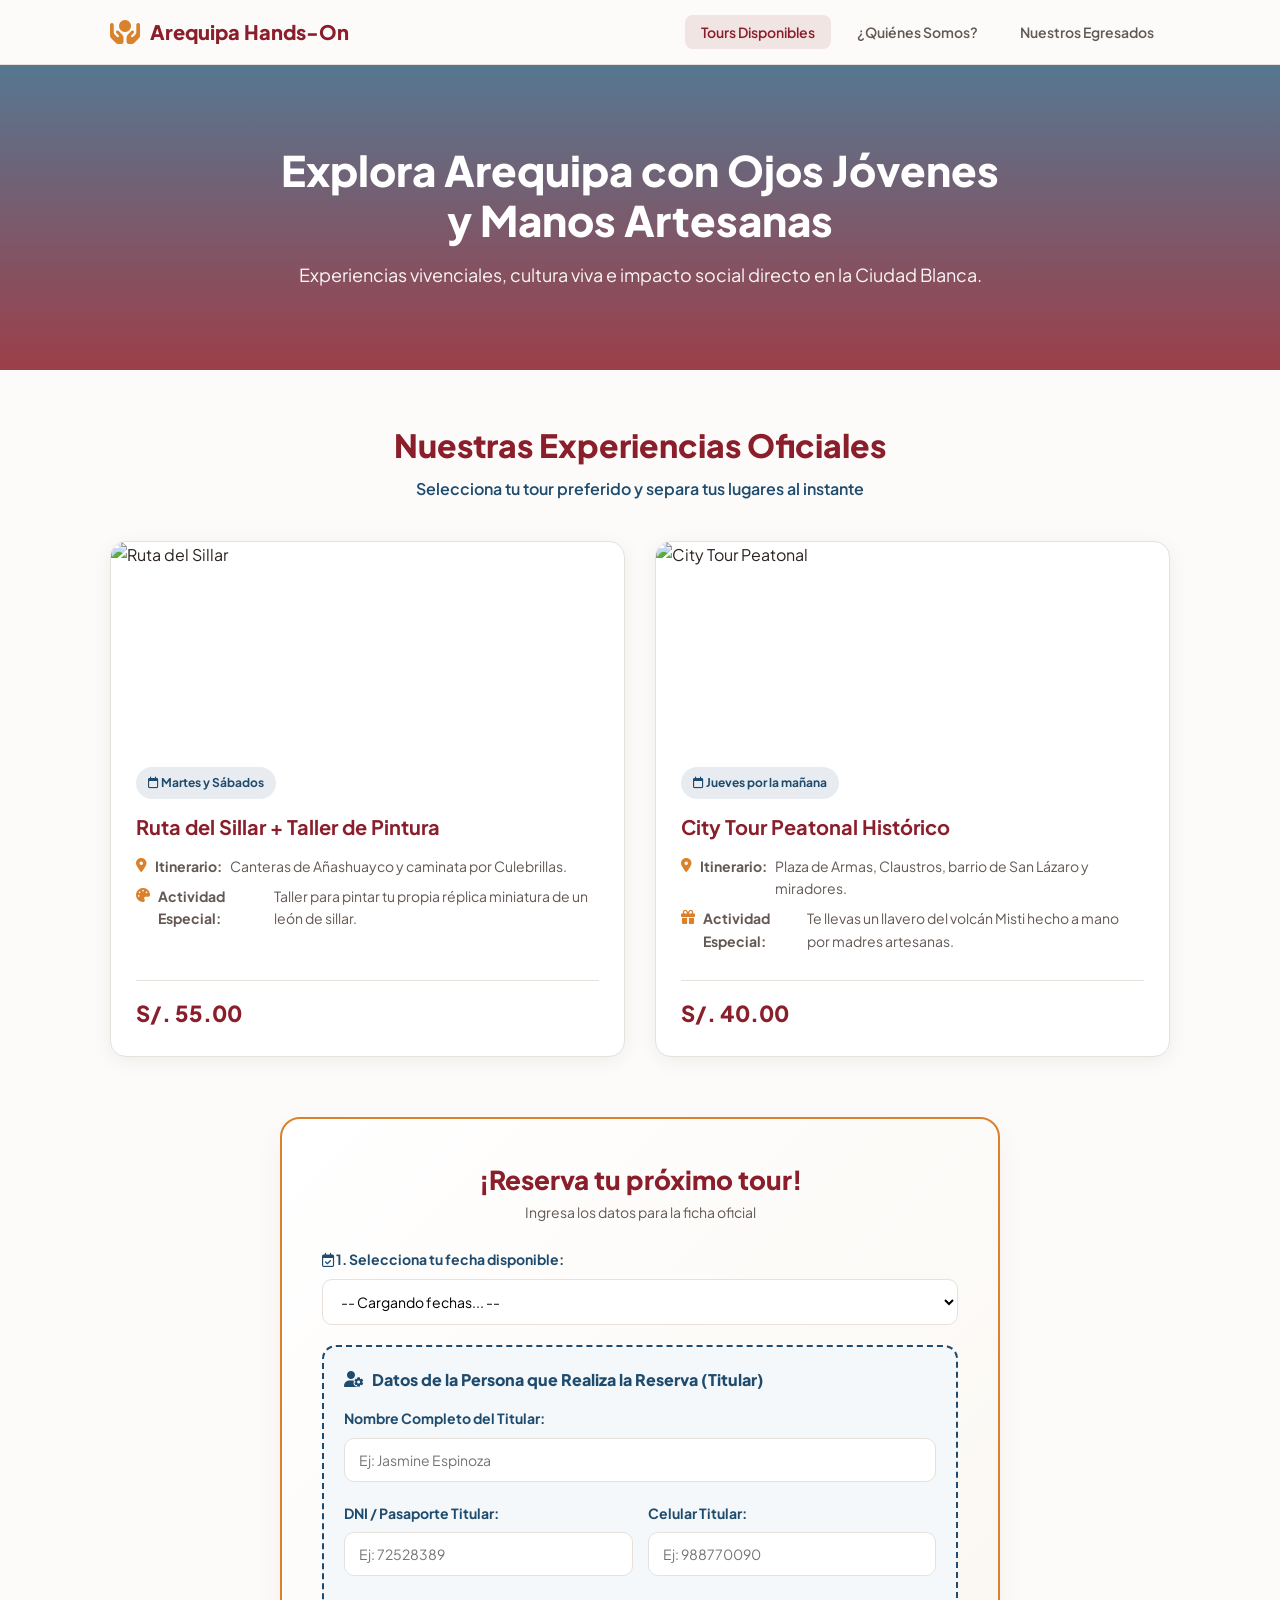
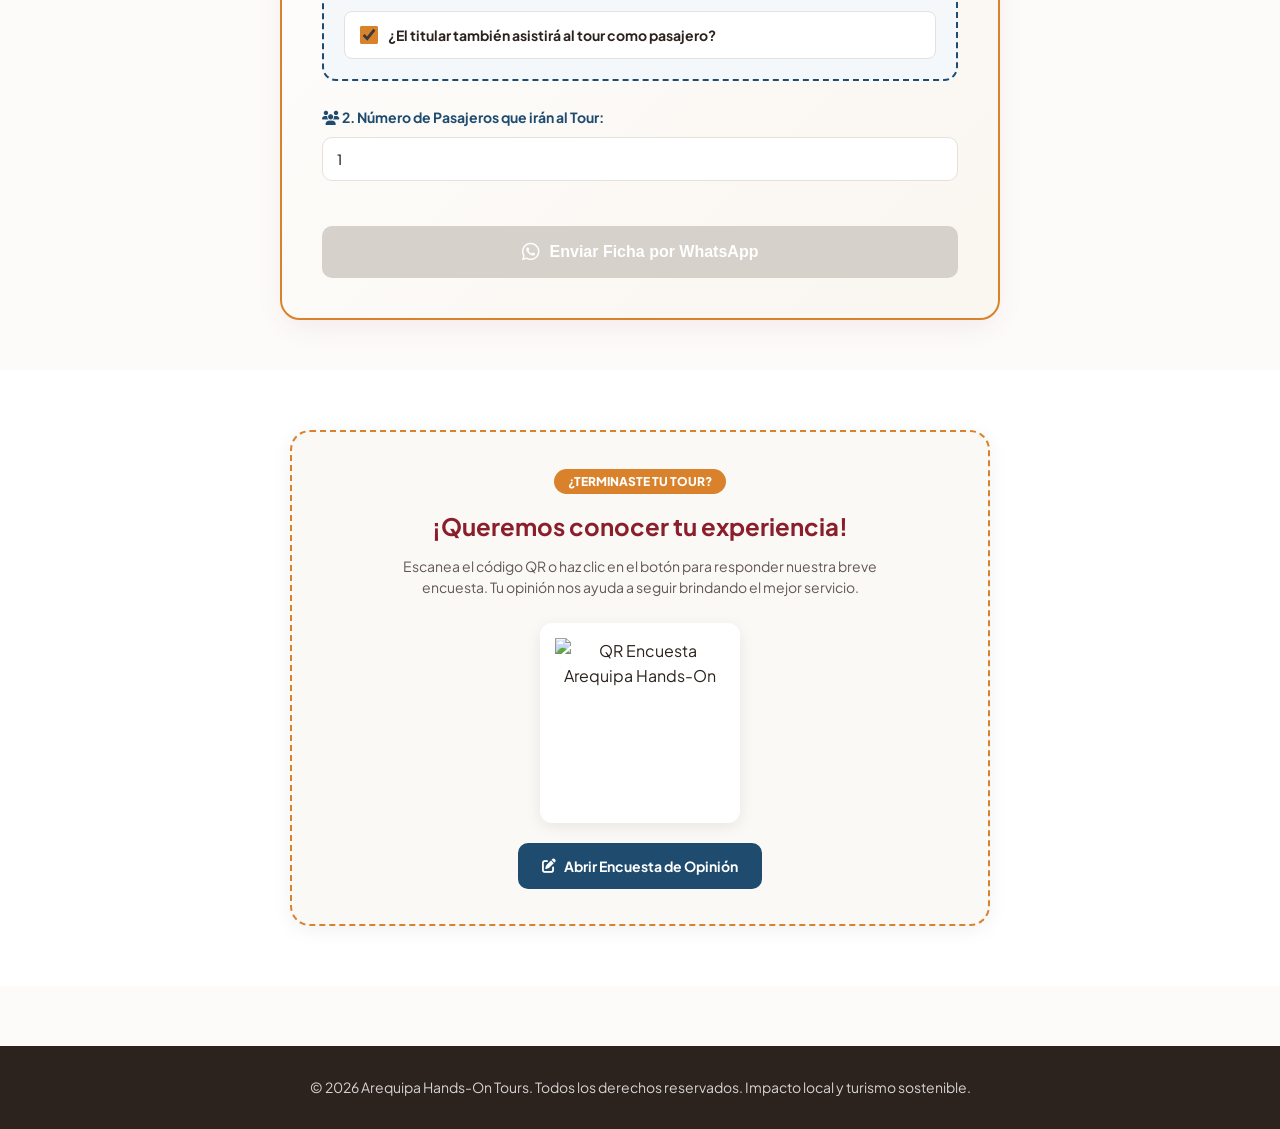
==== commit 878d6074: "Add files via upload" ====
--- a/index.html
+++ b/index.html
@@ -204,6 +204,42 @@
 
 </div>
 
+<!-- ==================== SECCIÓN 4: FEEDBACK Y ENCUESTA ==================== -->
+<section id="comunidad" style="padding: 60px 20px; background-color: #FFFFFF;">
+    <div style="max-width: 700px; margin: 0 auto;">
+        
+        <div style="background: #FAF9F6; border: 2px dashed var(--amarillo-ocre); padding: 35px 20px; border-radius: 20px; text-align: center; box-shadow: var(--sombra-card);">
+            <span style="background: var(--amarillo-ocre); color: white; padding: 5px 14px; border-radius: 20px; font-weight: 800; font-size: 12px; text-transform: uppercase;">
+                ¿Terminaste tu tour?
+            </span>
+            
+            <h2 style="color: var(--rojo-carmesi); font-size: 24px; margin: 15px 0 10px 0;">
+                ¡Queremos conocer tu experiencia!
+            </h2>
+            
+            <p style="font-size: 14px; color: var(--texto-suave); max-width: 500px; margin: 0 auto 25px auto; line-height: 1.5;">
+                Escanea el código QR o haz clic en el botón para responder nuestra breve encuesta. Tu opinión nos ayuda a seguir brindando el mejor servicio.
+            </p>
+            
+            <!-- CÓDIGO QR (Reemplaza la URL del formulario cuando crees tu Google Form) -->
+            <div style="background: white; padding: 15px; border-radius: 12px; display: inline-block; box-shadow: 0 4px 15px rgba(0,0,0,0.08); margin-bottom: 20px;">
+                <img src="https://api.qrserver.com/v1/create-qr-code/?size=180x180&data=https://forms.gle/7NEBxxgDdYMPmwL57" 
+                     alt="QR Encuesta Arequipa Hands-On" 
+                     style="width: 170px; height: 170px; display: block;">
+            </div>
+            
+            <div>
+                <!-- BOTÓN DIRECTO PARA ABRIR EN EL CELULAR -->
+                <a href="https://forms.google.com" target="_blank" 
+                   style="display: inline-flex; align-items: center; gap: 8px; background-color: var(--azul-colonial); color: white; padding: 12px 24px; border-radius: 10px; text-decoration: none; font-weight: 700; font-size: 14px;">
+                    <i class="fa-solid fa-pen-to-square"></i> Abrir Encuesta de Opinión
+                </a>
+            </div>
+        </div>
+
+    </div>
+</section>
+
 <footer>
     <p>© 2026 Arequipa Hands-On Tours. Todos los derechos reservados. Impacto local y turismo sostenible.</p>
 </footer>
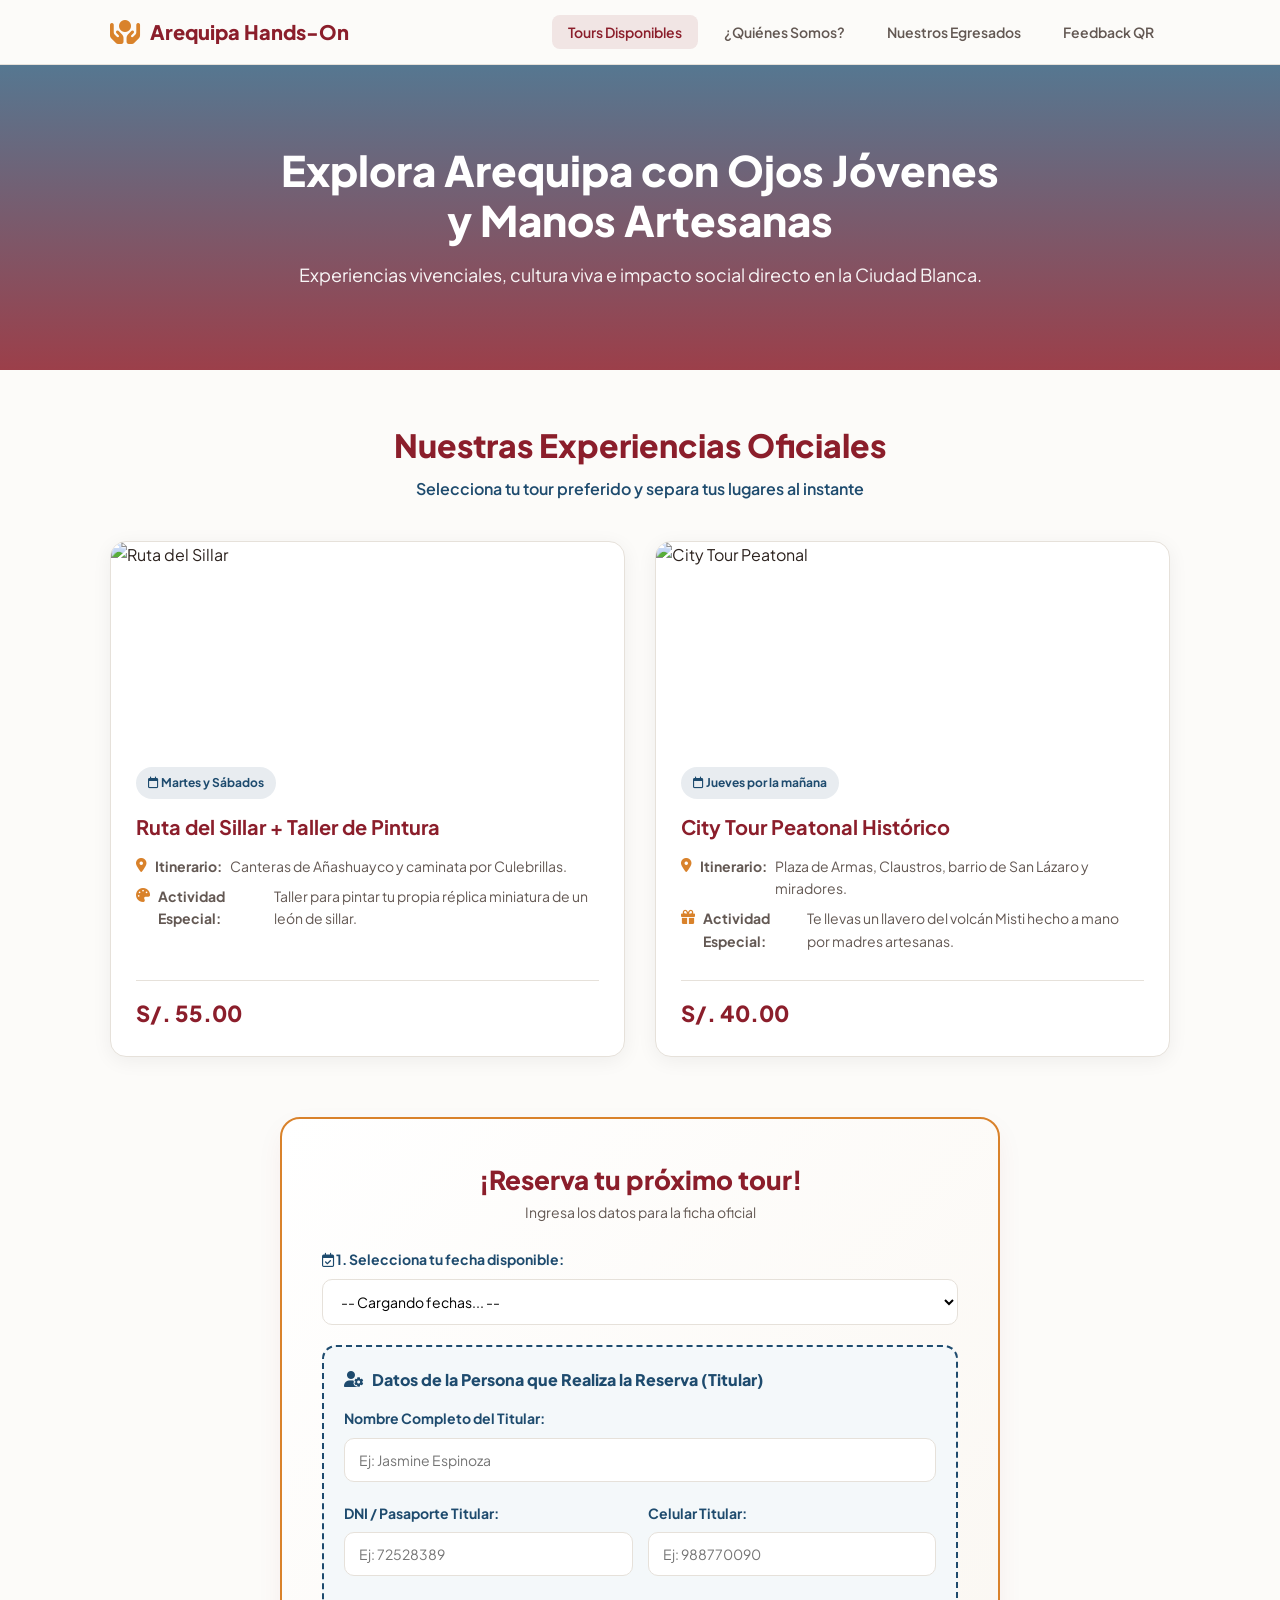
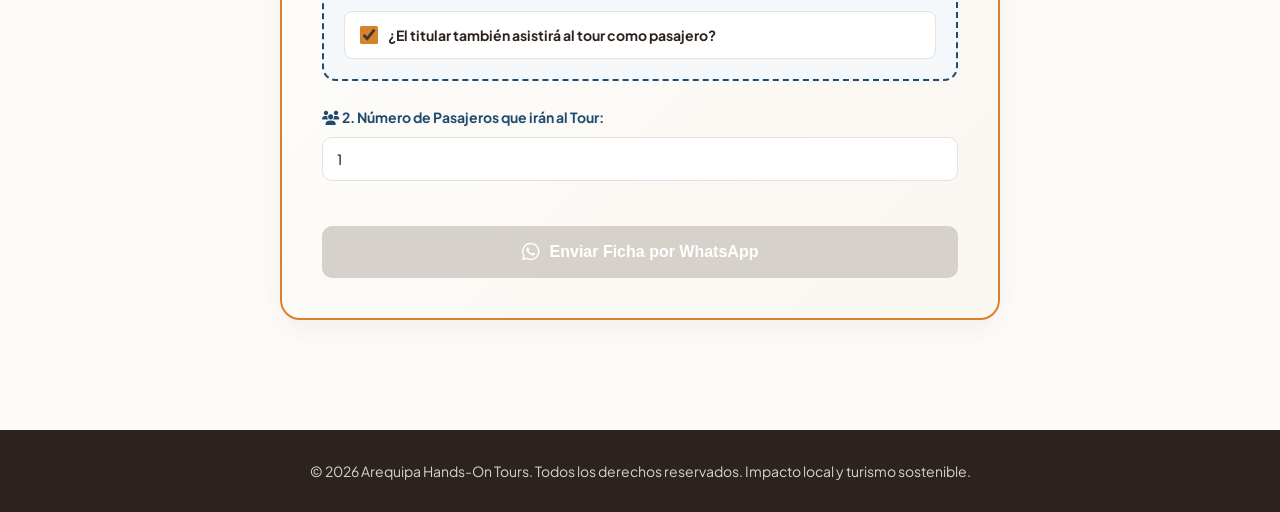
==== commit 83e3b691: "Add files via upload" ====
--- a/index.html
+++ b/index.html
@@ -27,6 +27,7 @@
             <li><button class="nav-tab active" onclick="switchTab('tours', event)">Tours Disponibles</button></li>
             <li><button class="nav-tab" onclick="switchTab('nosotros', event)">¿Quiénes Somos?</button></li>
             <li><button class="nav-tab" onclick="switchTab('egresados', event)">Nuestros Egresados</button></li>
+            <li><button class="nav-tab" onclick="switchTab('feedback', event)">Feedback QR</button></li>
         </ul>
     </div>
 </header>
@@ -202,43 +203,46 @@
         </div>
     </section>
 
+    <!-- ==================== SECCIÓN 4: FEEDBACK QR ==================== -->
+    <section id="tab-feedback" class="tab-content">
+        <div class="section-title">
+            <h2>Feedback & Opiniones</h2>
+            <p>Ayúdanos a mejorar evaluando la experiencia de tu tour</p>
+        </div>
+
+        <div style="max-width: 700px; margin: 0 auto 40px auto;">
+            <div style="background: #FAF9F6; border: 2px dashed var(--amarillo-ocre); padding: 35px 20px; border-radius: 20px; text-align: center; box-shadow: var(--sombra-card);">
+                <span style="background: var(--amarillo-ocre); color: white; padding: 5px 14px; border-radius: 20px; font-weight: 800; font-size: 12px; text-transform: uppercase;">
+                    ¿Terminaste tu tour?
+                </span>
+                
+                <h3 style="color: var(--rojo-carmesi); font-size: 24px; margin: 15px 0 10px 0;">
+                    ¡Queremos conocer tu experiencia!
+                </h3>
+                
+                <p style="font-size: 14px; color: var(--texto-suave); max-width: 500px; margin: 0 auto 25px auto; line-height: 1.5;">
+                    Escanea el código QR desde tu celular o haz clic en el botón para responder nuestra breve encuesta de satisfacción.
+                </p>
+                
+                <!-- CÓDIGO QR GENERADO CON TU ENLACE REAL -->
+                <div style="background: white; padding: 15px; border-radius: 12px; display: inline-block; box-shadow: 0 4px 15px rgba(0,0,0,0.08); margin-bottom: 20px;">
+                    <img src="https://api.qrserver.com/v1/create-qr-code/?size=200x200&data=https://forms.gle/X9BMbNdxXZ2rq3gG6" 
+                         alt="QR Encuesta Arequipa Hands-On" 
+                         style="width: 180px; height: 180px; display: block;">
+                </div>
+                
+                <div>
+                    <!-- BOTÓN CONECTADO A TU ENLACE REAL -->
+                    <a href="https://forms.gle/X9BMbNdxXZ2rq3gG6" target="_blank" 
+                       style="display: inline-flex; align-items: center; gap: 8px; background-color: var(--azul-colonial); color: white; padding: 12px 24px; border-radius: 10px; text-decoration: none; font-weight: 700; font-size: 14px; transition: background 0.2s;">
+                        <i class="fa-solid fa-pen-to-square"></i> Abrir Encuesta de Opinión
+                    </a>
+                </div>
+            </div>
+        </div>
+    </section>
+
 </div>
-
-<!-- ==================== SECCIÓN 4: FEEDBACK Y ENCUESTA ==================== -->
-<section id="comunidad" style="padding: 60px 20px; background-color: #FFFFFF;">
-    <div style="max-width: 700px; margin: 0 auto;">
-        
-        <div style="background: #FAF9F6; border: 2px dashed var(--amarillo-ocre); padding: 35px 20px; border-radius: 20px; text-align: center; box-shadow: var(--sombra-card);">
-            <span style="background: var(--amarillo-ocre); color: white; padding: 5px 14px; border-radius: 20px; font-weight: 800; font-size: 12px; text-transform: uppercase;">
-                ¿Terminaste tu tour?
-            </span>
-            
-            <h2 style="color: var(--rojo-carmesi); font-size: 24px; margin: 15px 0 10px 0;">
-                ¡Queremos conocer tu experiencia!
-            </h2>
-            
-            <p style="font-size: 14px; color: var(--texto-suave); max-width: 500px; margin: 0 auto 25px auto; line-height: 1.5;">
-                Escanea el código QR o haz clic en el botón para responder nuestra breve encuesta. Tu opinión nos ayuda a seguir brindando el mejor servicio.
-            </p>
-            
-            <!-- CÓDIGO QR (Reemplaza la URL del formulario cuando crees tu Google Form) -->
-            <div style="background: white; padding: 15px; border-radius: 12px; display: inline-block; box-shadow: 0 4px 15px rgba(0,0,0,0.08); margin-bottom: 20px;">
-                <img src="https://api.qrserver.com/v1/create-qr-code/?size=180x180&data=https://forms.gle/7NEBxxgDdYMPmwL57" 
-                     alt="QR Encuesta Arequipa Hands-On" 
-                     style="width: 170px; height: 170px; display: block;">
-            </div>
-            
-            <div>
-                <!-- BOTÓN DIRECTO PARA ABRIR EN EL CELULAR -->
-                <a href="https://forms.google.com" target="_blank" 
-                   style="display: inline-flex; align-items: center; gap: 8px; background-color: var(--azul-colonial); color: white; padding: 12px 24px; border-radius: 10px; text-decoration: none; font-weight: 700; font-size: 14px;">
-                    <i class="fa-solid fa-pen-to-square"></i> Abrir Encuesta de Opinión
-                </a>
-            </div>
-        </div>
-
-    </div>
-</section>
 
 <footer>
     <p>© 2026 Arequipa Hands-On Tours. Todos los derechos reservados. Impacto local y turismo sostenible.</p>
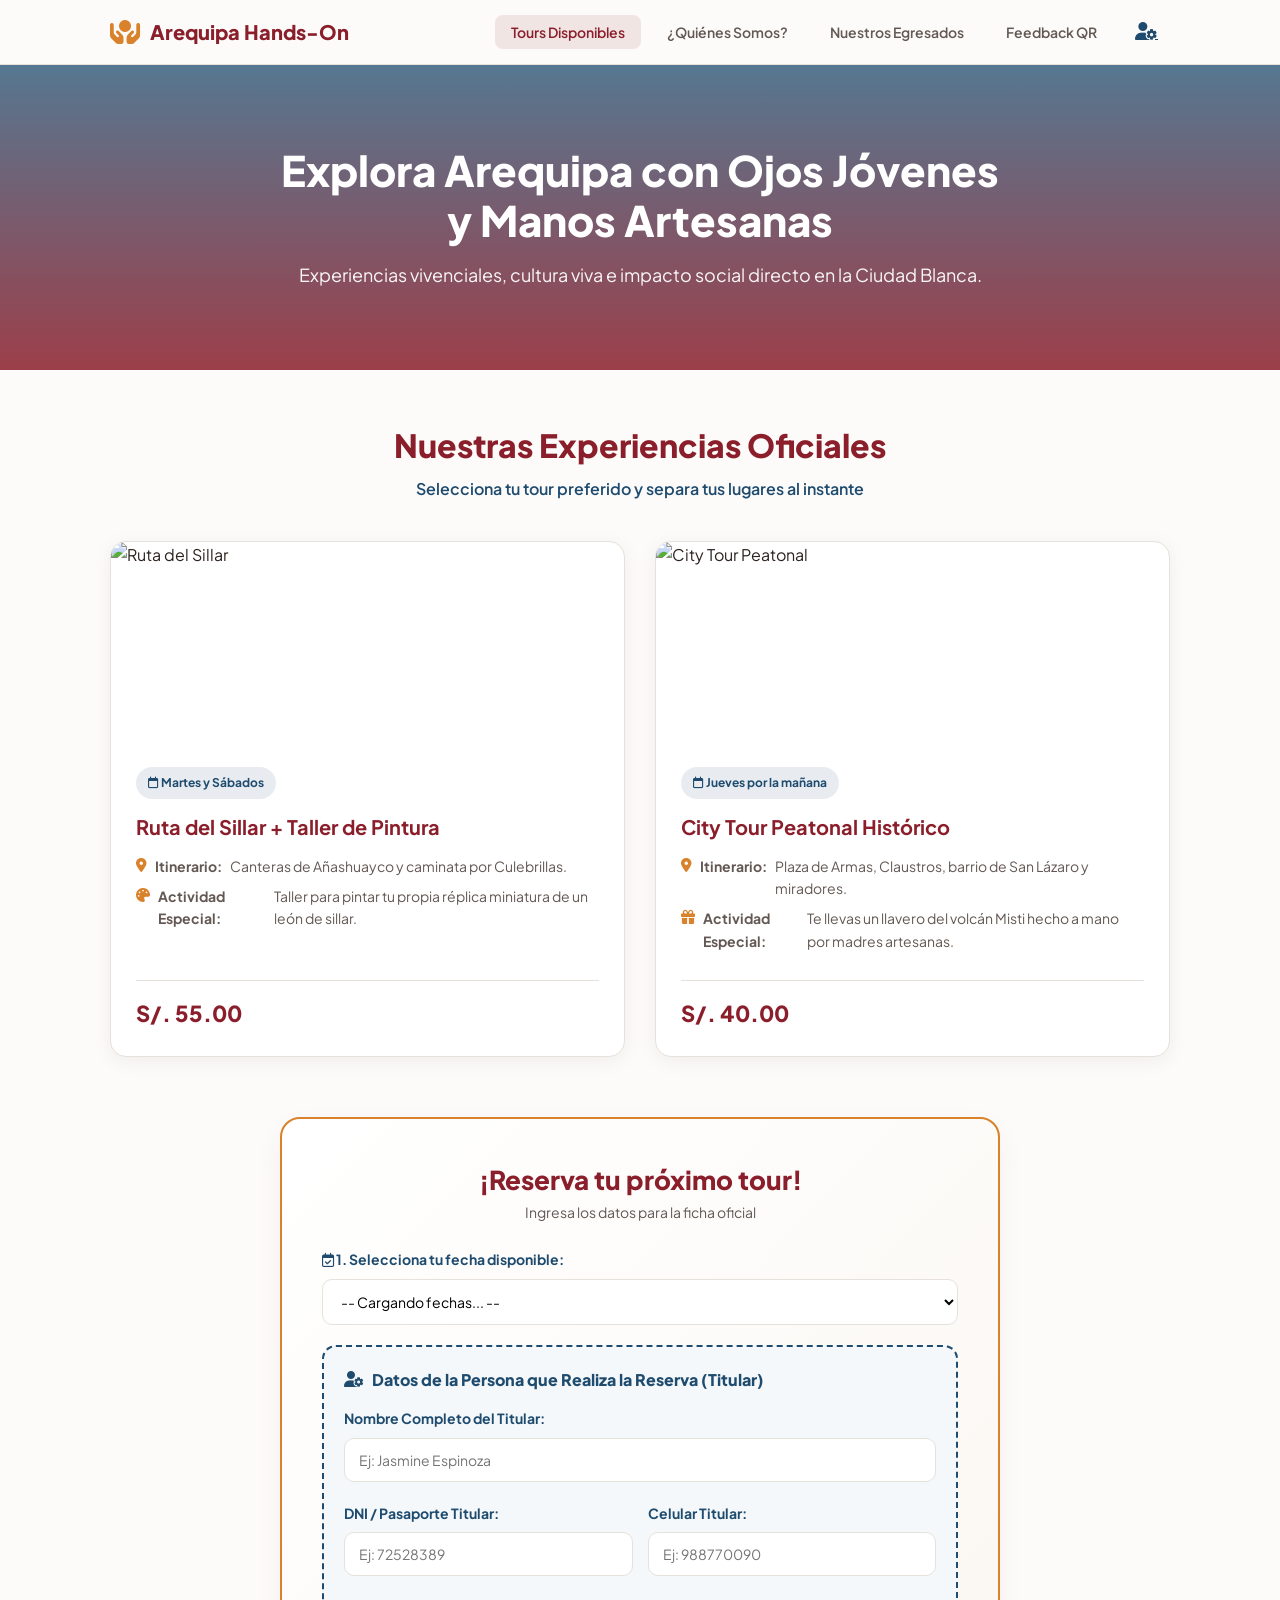
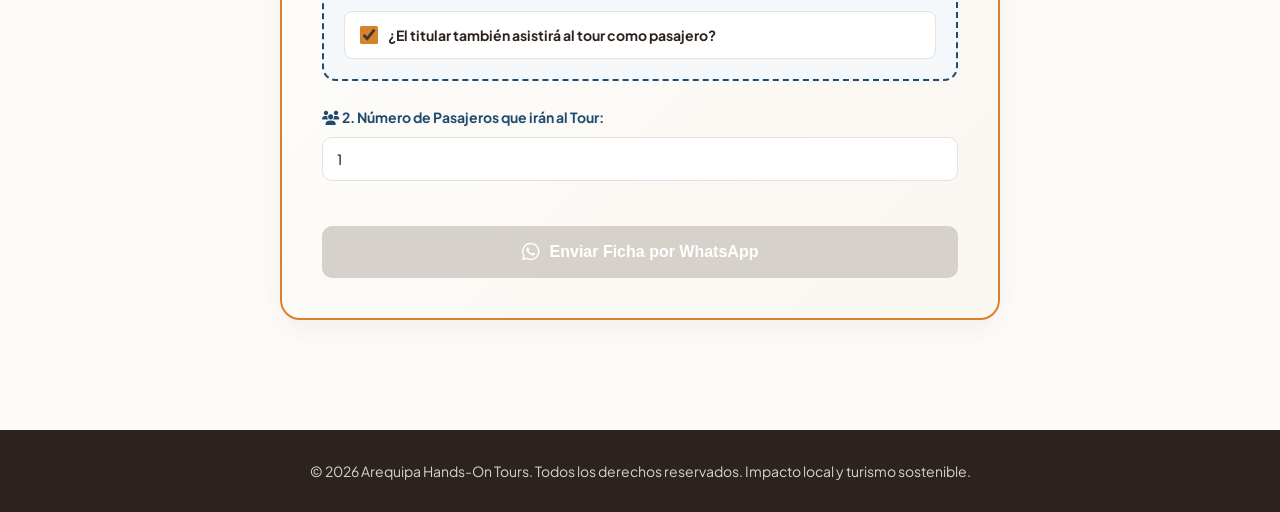
==== commit 9f7a94da: "Create index.html" ====
--- a/index.html
+++ b/index.html
@@ -1,254 +1,260 @@
-<!DOCTYPE html>
-<html lang="es">
-<head>
-    <meta charset="UTF-8">
-    <meta name="viewport" content="width=device-width, initial-scale=1.0">
-    <title>Arequipa Hands-On Tours | Turismo con Propósito</title>
-
-    <!-- Google Fonts & FontAwesome Icons -->
-    <link rel="preconnect" href="https://fonts.googleapis.com">
-    <link rel="preconnect" href="https://fonts.gstatic.com" crossorigin>
-    <link href="https://fonts.googleapis.com/css2?family=Plus+Jakarta+Sans:wght@400;500;600;700;800&display=swap" rel="stylesheet">
-    <link rel="stylesheet" href="https://cdnjs.cloudflare.com/ajax/libs/font-awesome/6.4.0/css/all.min.css">
-
-    <!-- CSS EXTERNO -->
-    <link rel="stylesheet" href="css/styles.css">
-</head>
-<body>
-
-<!-- NAVBAR PRINCIPAL -->
-<header>
-    <div class="nav-container">
-        <a href="#" class="logo">
-            <i class="fa-solid fa-hands-holding-circle"></i>
-            Arequipa Hands-On
-        </a>
-        <ul class="nav-links">
-            <li><button class="nav-tab active" onclick="switchTab('tours', event)">Tours Disponibles</button></li>
-            <li><button class="nav-tab" onclick="switchTab('nosotros', event)">¿Quiénes Somos?</button></li>
-            <li><button class="nav-tab" onclick="switchTab('egresados', event)">Nuestros Egresados</button></li>
-            <li><button class="nav-tab" onclick="switchTab('feedback', event)">Feedback QR</button></li>
-        </ul>
-    </div>
-</header>
-
-<!-- HERO SECTION -->
-<section class="hero">
-    <div class="hero-content">
-        <h1>Explora Arequipa con Ojos Jóvenes y Manos Artesanas</h1>
-        <p>Experiencias vivenciales, cultura viva e impacto social directo en la Ciudad Blanca.</p>
-    </div>
-</section>
-
-<div class="container">
-
-    <!-- ==================== SECCIÓN 1: TOURS ==================== -->
-    <section id="tab-tours" class="tab-content active">
-        <div class="section-title">
-            <h2>Nuestras Experiencias Oficiales</h2>
-            <p>Selecciona tu tour preferido y separa tus lugares al instante</p>
-        </div>
-
-        <div class="tours-grid">
-            <!-- Tour 1 -->
-            <div class="tour-card">
-                <img src="https://res.cloudinary.com/cwjn3bq6/image/upload/f_auto,q_auto/Gemini_Generated_Image_xufbxkxufbxkxufb" alt="Ruta del Sillar" class="tour-img">
-                <div class="tour-body">
-                    <span class="tour-badge"><i class="fa-regular fa-calendar"></i> Martes y Sábados</span>
-                    <h3 class="tour-title">Ruta del Sillar + Taller de Pintura</h3>
-                    <ul class="tour-list">
-                        <li><i class="fa-solid fa-location-dot"></i> <strong>Itinerario:</strong> Canteras de Añashuayco y caminata por Culebrillas.</li>
-                        <li><i class="fa-solid fa-palette"></i> <strong>Actividad Especial:</strong> Taller para pintar tu propia réplica miniatura de un león de sillar.</li>
-                    </ul>
-                    <div class="tour-footer">
-                        <span class="tour-price">S/. 55.00</span>
-                    </div>
-                </div>
-            </div>
-
-            <!-- Tour 2 -->
-            <div class="tour-card">
-                <img src="https://res.cloudinary.com/cwjn3bq6/image/upload/v1792481282/Gemini_Generated_Image_7z0av57z0av57z0a.jpg" alt="City Tour Peatonal" class="tour-img">
-                <div class="tour-body">
-                    <span class="tour-badge"><i class="fa-regular fa-calendar"></i> Jueves por la mañana</span>
-                    <h3 class="tour-title">City Tour Peatonal Histórico</h3>
-                    <ul class="tour-list">
-                        <li><i class="fa-solid fa-location-dot"></i> <strong>Itinerario:</strong> Plaza de Armas, Claustros, barrio de San Lázaro y miradores.</li>
-                        <li><i class="fa-solid fa-gift"></i> <strong>Actividad Especial:</strong> Te llevas un llavero del volcán Misti hecho a mano por madres artesanas.</li>
-                    </ul>
-                    <div class="tour-footer">
-                        <span class="tour-price">S/. 40.00</span>
-                    </div>
-                </div>
-            </div>
-        </div>
-
-        <!-- FORMULARIO DE RESERVA COMPLETO -->
-        <div class="booking-banner">
-            <div class="booking-header">
-                <h3>¡Reserva tu próximo tour!</h3>
-                <p style="color: var(--texto-suave); font-size: 14px;">Ingresa los datos para la ficha oficial</p>
-            </div>
-
-            <div class="form-group">
-                <label for="fecha"><i class="fa-regular fa-calendar-check"></i> 1. Selecciona tu fecha disponible:</label>
-                <select id="fecha" class="form-control">
-                    <option value="">-- Cargando fechas... --</option>
-                </select>
-                <div id="status" class="info-status"></div>
-            </div>
-
-            <!-- SECCIÓN DEL TITULAR DE LA COMPRA -->
-            <div class="titular-box">
-                <div class="titular-title">
-                    <i class="fa-solid fa-user-gear"></i> Datos de la Persona que Realiza la Reserva (Titular)
-                </div>
-                <div class="form-group">
-                    <label>Nombre Completo del Titular:</label>
-                    <input type="text" id="titularNombre" class="form-control" placeholder="Ej: Jasmine Espinoza" required>
-                </div>
-                <div class="grid-2">
-                    <div class="form-group">
-                        <label>DNI / Pasaporte Titular:</label>
-                        <input type="text" id="titularDni" class="form-control" placeholder="Ej: 72528389" required>
-                    </div>
-                    <div class="form-group">
-                        <label>Celular Titular:</label>
-                        <input type="tel" id="titularCelular" class="form-control" placeholder="Ej: 988770090" required>
-                    </div>
-                </div>
-
-                <label class="checkbox-container">
-                    <input type="checkbox" id="checkTitularVa" checked>
-                    <span>¿El titular también asistirá al tour como pasajero?</span>
-                </label>
-            </div>
-
-            <div class="form-group">
-                <label for="pasajeros"><i class="fa-solid fa-users"></i> 2. Número de Pasajeros que irán al Tour:</label>
-                <input type="number" id="pasajeros" class="form-control" min="1" max="15" value="1">
-            </div>
-
-            <!-- CONTENEDOR DINÁMICO DE OTROS PASAJEROS -->
-            <div id="pasajerosInputs" class="pasajeros-container"></div>
-
-            <button id="btnCotizar" class="btn-cta" disabled>
-                <i class="fa-brands fa-whatsapp" style="font-size: 20px;"></i> Enviar Ficha por WhatsApp
-            </button>
-        </div>
-    </section>
-
-    <!-- ==================== SECCIÓN 2: NOSOTROS ==================== -->
-    <section id="tab-nosotros" class="tab-content">
-        <div class="section-title">
-            <h2>¿Quiénes Somos?</h2>
-            <p>Conoce el propósito social detrás de cada experiencia</p>
-        </div>
-
-        <div class="about-grid">
-            <div class="about-image-stack">
-                <img src="https://res.cloudinary.com/cwjn3bq6/image/upload/v1792481619/Gemini_Generated_Image_bb0gykbb0gykbb0g.jpg" alt="Artesanías y Pintura">
-            </div>
-            <div class="about-text">
-                <h3>Detrás de la Magia: Nuestro Semillero</h3>
-                <p>Somos un emprendimiento que une jóvenes egresados de turismo y emprendedoras locales. Creamos este proyecto porque viajar no es solo mirar por la ventana de una Van, sino tocar la historia viva.</p>
-                
-                <div class="impact-box">
-                    <h4><i class="fa-solid fa-heart-pulse"></i> Nuestro Impacto Social</h4>
-                    <p style="font-size: 14px; margin-bottom: 0;">Operamos bajo un modelo de rotación semestral justa, financiando las primeras prácticas de jóvenes profesionales calificados. En cada tour incluimos un taller interactivo o un souvenir directo de asociaciones de madres artesanas.</p>
-                </div>
-            </div>
-        </div>
-    </section>
-
-    <!-- ==================== SECCIÓN 3: EGRESADOS ==================== -->
-    <section id="tab-egresados" class="tab-content">
-        <div class="section-title">
-            <h2>Nuestros Egresados</h2>
-            <p>El talento joven que guía tus pasos en la Ciudad Blanca</p>
-        </div>
-
-        <div class="graduates-grid">
-            <!-- Egresado 1 -->
-            <div class="graduate-card">
-                <img src="https://images.unsplash.com/photo-1534528741775-53994a69daeb?q=80&w=400&auto=format&fit=crop" alt="Egresado" class="graduate-avatar">
-                <h4 class="graduate-name">Camila Valdivia</h4>
-                <p class="graduate-career">Guía Oficial de Turismo</p>
-                <span class="graduate-semester">Egresado IX Semestre (2025-II)</span>
-            </div>
-
-            <!-- Egresado 2 -->
-            <div class="graduate-card">
-                <img src="https://images.unsplash.com/photo-1507003211169-0a1dd7228f2d?q=80&w=400&auto=format&fit=crop" alt="Egresado" class="graduate-avatar">
-                <h4 class="graduate-name">Mateo Mendoza</h4>
-                <p class="graduate-career">Gestión del Turismo y Hotelería</p>
-                <span class="graduate-semester">Egresado X Semestre (2025-I)</span>
-            </div>
-
-            <!-- Egresado 3 -->
-            <div class="graduate-card">
-                <img src="https://images.unsplash.com/photo-1517841905240-472988babdf9?q=80&w=400&auto=format&fit=crop" alt="Egresado" class="graduate-avatar">
-                <h4 class="graduate-name">Lucía Cáceres</h4>
-                <p class="graduate-career">Turismo y Ecoturismo</p>
-                <span class="graduate-semester">Egresado VIII Semestre (2026-I)</span>
-            </div>
-
-            <!-- Egresado 4 -->
-            <div class="graduate-card">
-                <img src="https://images.unsplash.com/photo-1500648767791-00dcc994a43e?q=80&w=400&auto=format&fit=crop" alt="Egresado" class="graduate-avatar">
-                <h4 class="graduate-name">Diego Pari</h4>
-                <p class="graduate-career">Guía Oficial de Turismo</p>
-                <span class="graduate-semester">Egresado IX Semestre (2025-II)</span>
-            </div>
-        </div>
-    </section>
-
-    <!-- ==================== SECCIÓN 4: FEEDBACK QR ==================== -->
-    <section id="tab-feedback" class="tab-content">
-        <div class="section-title">
-            <h2>Feedback & Opiniones</h2>
-            <p>Ayúdanos a mejorar evaluando la experiencia de tu tour</p>
-        </div>
-
-        <div style="max-width: 700px; margin: 0 auto 40px auto;">
-            <div style="background: #FAF9F6; border: 2px dashed var(--amarillo-ocre); padding: 35px 20px; border-radius: 20px; text-align: center; box-shadow: var(--sombra-card);">
-                <span style="background: var(--amarillo-ocre); color: white; padding: 5px 14px; border-radius: 20px; font-weight: 800; font-size: 12px; text-transform: uppercase;">
-                    ¿Terminaste tu tour?
-                </span>
-                
-                <h3 style="color: var(--rojo-carmesi); font-size: 24px; margin: 15px 0 10px 0;">
-                    ¡Queremos conocer tu experiencia!
-                </h3>
-                
-                <p style="font-size: 14px; color: var(--texto-suave); max-width: 500px; margin: 0 auto 25px auto; line-height: 1.5;">
-                    Escanea el código QR desde tu celular o haz clic en el botón para responder nuestra breve encuesta de satisfacción.
-                </p>
-                
-                <!-- CÓDIGO QR GENERADO CON TU ENLACE REAL -->
-                <div style="background: white; padding: 15px; border-radius: 12px; display: inline-block; box-shadow: 0 4px 15px rgba(0,0,0,0.08); margin-bottom: 20px;">
-                    <img src="https://api.qrserver.com/v1/create-qr-code/?size=200x200&data=https://forms.gle/X9BMbNdxXZ2rq3gG6" 
-                         alt="QR Encuesta Arequipa Hands-On" 
-                         style="width: 180px; height: 180px; display: block;">
-                </div>
-                
-                <div>
-                    <!-- BOTÓN CONECTADO A TU ENLACE REAL -->
-                    <a href="https://forms.gle/X9BMbNdxXZ2rq3gG6" target="_blank" 
-                       style="display: inline-flex; align-items: center; gap: 8px; background-color: var(--azul-colonial); color: white; padding: 12px 24px; border-radius: 10px; text-decoration: none; font-weight: 700; font-size: 14px; transition: background 0.2s;">
-                        <i class="fa-solid fa-pen-to-square"></i> Abrir Encuesta de Opinión
-                    </a>
-                </div>
-            </div>
-        </div>
-    </section>
-
-</div>
-
-<footer>
-    <p>© 2026 Arequipa Hands-On Tours. Todos los derechos reservados. Impacto local y turismo sostenible.</p>
-</footer>
-
-<!-- JS EXTERNO -->
-<script type="module" src="js/main.js"></script>
-</body>
-</html>+<!DOCTYPE html>
+<html lang="es">
+<head>
+    <meta charset="UTF-8">
+    <meta name="viewport" content="width=device-width, initial-scale=1.0">
+    <title>Arequipa Hands-On Tours | Turismo con Propósito</title>
+
+    <!-- Google Fonts & FontAwesome Icons -->
+    <link rel="preconnect" href="https://fonts.googleapis.com">
+    <link rel="preconnect" href="https://fonts.gstatic.com" crossorigin>
+    <link href="https://fonts.googleapis.com/css2?family=Plus+Jakarta+Sans:wght@400;500;600;700;800&display=swap" rel="stylesheet">
+    <link rel="stylesheet" href="https://cdnjs.cloudflare.com/ajax/libs/font-awesome/6.4.0/css/all.min.css">
+
+    <!-- CSS EXTERNO -->
+    <link rel="stylesheet" href="css/styles.css">
+</head>
+<body>
+
+<!-- NAVBAR PRINCIPAL -->
+<header>
+    <div class="nav-container">
+        <a href="#" class="logo">
+            <i class="fa-solid fa-hands-holding-circle"></i>
+            Arequipa Hands-On
+        </a>
+        <ul class="nav-links">
+            <li><button class="nav-tab active" onclick="switchTab('tours', event)">Tours Disponibles</button></li>
+            <li><button class="nav-tab" onclick="switchTab('nosotros', event)">¿Quiénes Somos?</button></li>
+            <li><button class="nav-tab" onclick="switchTab('egresados', event)">Nuestros Egresados</button></li>
+            <li><button class="nav-tab" onclick="switchTab('feedback', event)">Feedback QR</button></li>
+            <!-- ÍCONO DE ACCESO A LOGIN PARA EQUIPO -->
+            <li>
+                <a href="login.html" title="Acceso Personal / Staff" style="color: var(--azul-colonial); font-size: 18px; padding: 8px 12px; display: inline-flex; align-items: center; border-radius: 8px; transition: background 0.2s;">
+                    <i class="fa-solid fa-user-gear"></i>
+                </a>
+            </li>
+        </ul>
+    </div>
+</header>
+
+<!-- HERO SECTION -->
+<section class="hero">
+    <div class="hero-content">
+        <h1>Explora Arequipa con Ojos Jóvenes y Manos Artesanas</h1>
+        <p>Experiencias vivenciales, cultura viva e impacto social directo en la Ciudad Blanca.</p>
+    </div>
+</section>
+
+<div class="container">
+
+    <!-- ==================== SECCIÓN 1: TOURS ==================== -->
+    <section id="tab-tours" class="tab-content active">
+        <div class="section-title">
+            <h2>Nuestras Experiencias Oficiales</h2>
+            <p>Selecciona tu tour preferido y separa tus lugares al instante</p>
+        </div>
+
+        <div class="tours-grid">
+            <!-- Tour 1 -->
+            <div class="tour-card">
+                <img src="https://res.cloudinary.com/cwjn3bq6/image/upload/f_auto,q_auto/Gemini_Generated_Image_xufbxkxufbxkxufb" alt="Ruta del Sillar" class="tour-img">
+                <div class="tour-body">
+                    <span class="tour-badge"><i class="fa-regular fa-calendar"></i> Martes y Sábados</span>
+                    <h3 class="tour-title">Ruta del Sillar + Taller de Pintura</h3>
+                    <ul class="tour-list">
+                        <li><i class="fa-solid fa-location-dot"></i> <strong>Itinerario:</strong> Canteras de Añashuayco y caminata por Culebrillas.</li>
+                        <li><i class="fa-solid fa-palette"></i> <strong>Actividad Especial:</strong> Taller para pintar tu propia réplica miniatura de un león de sillar.</li>
+                    </ul>
+                    <div class="tour-footer">
+                        <span class="tour-price">S/. 55.00</span>
+                    </div>
+                </div>
+            </div>
+
+            <!-- Tour 2 -->
+            <div class="tour-card">
+                <img src="https://res.cloudinary.com/cwjn3bq6/image/upload/v1792481282/Gemini_Generated_Image_7z0av57z0av57z0a.jpg" alt="City Tour Peatonal" class="tour-img">
+                <div class="tour-body">
+                    <span class="tour-badge"><i class="fa-regular fa-calendar"></i> Jueves por la mañana</span>
+                    <h3 class="tour-title">City Tour Peatonal Histórico</h3>
+                    <ul class="tour-list">
+                        <li><i class="fa-solid fa-location-dot"></i> <strong>Itinerario:</strong> Plaza de Armas, Claustros, barrio de San Lázaro y miradores.</li>
+                        <li><i class="fa-solid fa-gift"></i> <strong>Actividad Especial:</strong> Te llevas un llavero del volcán Misti hecho a mano por madres artesanas.</li>
+                    </ul>
+                    <div class="tour-footer">
+                        <span class="tour-price">S/. 40.00</span>
+                    </div>
+                </div>
+            </div>
+        </div>
+
+        <!-- FORMULARIO DE RESERVA COMPLETO -->
+        <div class="booking-banner">
+            <div class="booking-header">
+                <h3>¡Reserva tu próximo tour!</h3>
+                <p style="color: var(--texto-suave); font-size: 14px;">Ingresa los datos para la ficha oficial</p>
+            </div>
+
+            <div class="form-group">
+                <label for="fecha"><i class="fa-regular fa-calendar-check"></i> 1. Selecciona tu fecha disponible:</label>
+                <select id="fecha" class="form-control">
+                    <option value="">-- Cargando fechas... --</option>
+                </select>
+                <div id="status" class="info-status"></div>
+            </div>
+
+            <!-- SECCIÓN DEL TITULAR DE LA COMPRA -->
+            <div class="titular-box">
+                <div class="titular-title">
+                    <i class="fa-solid fa-user-gear"></i> Datos de la Persona que Realiza la Reserva (Titular)
+                </div>
+                <div class="form-group">
+                    <label>Nombre Completo del Titular:</label>
+                    <input type="text" id="titularNombre" class="form-control" placeholder="Ej: Jasmine Espinoza" required>
+                </div>
+                <div class="grid-2">
+                    <div class="form-group">
+                        <label>DNI / Pasaporte Titular:</label>
+                        <input type="text" id="titularDni" class="form-control" placeholder="Ej: 72528389" required>
+                    </div>
+                    <div class="form-group">
+                        <label>Celular Titular:</label>
+                        <input type="tel" id="titularCelular" class="form-control" placeholder="Ej: 988770090" required>
+                    </div>
+                </div>
+
+                <label class="checkbox-container">
+                    <input type="checkbox" id="checkTitularVa" checked>
+                    <span>¿El titular también asistirá al tour como pasajero?</span>
+                </label>
+            </div>
+
+            <div class="form-group">
+                <label for="pasajeros"><i class="fa-solid fa-users"></i> 2. Número de Pasajeros que irán al Tour:</label>
+                <input type="number" id="pasajeros" class="form-control" min="1" max="15" value="1">
+            </div>
+
+            <!-- CONTENEDOR DINÁMICO DE OTROS PASAJEROS -->
+            <div id="pasajerosInputs" class="pasajeros-container"></div>
+
+            <button id="btnCotizar" class="btn-cta" disabled>
+                <i class="fa-brands fa-whatsapp" style="font-size: 20px;"></i> Enviar Ficha por WhatsApp
+            </button>
+        </div>
+    </section>
+
+    <!-- ==================== SECCIÓN 2: NOSOTROS ==================== -->
+    <section id="tab-nosotros" class="tab-content">
+        <div class="section-title">
+            <h2>¿Quiénes Somos?</h2>
+            <p>Conoce el propósito social detrás de cada experiencia</p>
+        </div>
+
+        <div class="about-grid">
+            <div class="about-image-stack">
+                <img src="https://res.cloudinary.com/cwjn3bq6/image/upload/v1792481619/Gemini_Generated_Image_bb0gykbb0gykbb0g.jpg" alt="Artesanías y Pintura">
+            </div>
+            <div class="about-text">
+                <h3>Detrás de la Magia: Nuestro Semillero</h3>
+                <p>Somos un emprendimiento que une jóvenes egresados de turismo y emprendedoras locales. Creamos este proyecto porque viajar no es solo mirar por la ventana de una Van, sino tocar la historia viva.</p>
+                
+                <div class="impact-box">
+                    <h4><i class="fa-solid fa-heart-pulse"></i> Nuestro Impacto Social</h4>
+                    <p style="font-size: 14px; margin-bottom: 0;">Operamos bajo un modelo de rotación semestral justa, financiando las primeras prácticas de jóvenes profesionales calificados. En cada tour incluimos un taller interactivo o un souvenir directo de asociaciones de madres artesanas.</p>
+                </div>
+            </div>
+        </div>
+    </section>
+
+    <!-- ==================== SECCIÓN 3: EGRESADOS ==================== -->
+    <section id="tab-egresados" class="tab-content">
+        <div class="section-title">
+            <h2>Nuestros Egresados</h2>
+            <p>El talento joven que guía tus pasos en la Ciudad Blanca</p>
+        </div>
+
+        <div class="graduates-grid">
+            <!-- Egresado 1 -->
+            <div class="graduate-card">
+                <img src="https://images.unsplash.com/photo-1534528741775-53994a69daeb?q=80&w=400&auto=format&fit=crop" alt="Egresado" class="graduate-avatar">
+                <h4 class="graduate-name">Camila Valdivia</h4>
+                <p class="graduate-career">Guía Oficial de Turismo</p>
+                <span class="graduate-semester">Egresado IX Semestre (2025-II)</span>
+            </div>
+
+            <!-- Egresado 2 -->
+            <div class="graduate-card">
+                <img src="https://images.unsplash.com/photo-1507003211169-0a1dd7228f2d?q=80&w=400&auto=format&fit=crop" alt="Egresado" class="graduate-avatar">
+                <h4 class="graduate-name">Mateo Mendoza</h4>
+                <p class="graduate-career">Gestión del Turismo y Hotelería</p>
+                <span class="graduate-semester">Egresado X Semestre (2025-I)</span>
+            </div>
+
+            <!-- Egresado 3 -->
+            <div class="graduate-card">
+                <img src="https://images.unsplash.com/photo-1517841905240-472988babdf9?q=80&w=400&auto=format&fit=crop" alt="Egresado" class="graduate-avatar">
+                <h4 class="graduate-name">Lucía Cáceres</h4>
+                <p class="graduate-career">Turismo y Ecoturismo</p>
+                <span class="graduate-semester">Egresado VIII Semestre (2026-I)</span>
+            </div>
+
+            <!-- Egresado 4 -->
+            <div class="graduate-card">
+                <img src="https://images.unsplash.com/photo-1500648767791-00dcc994a43e?q=80&w=400&auto=format&fit=crop" alt="Egresado" class="graduate-avatar">
+                <h4 class="graduate-name">Diego Pari</h4>
+                <p class="graduate-career">Guía Oficial de Turismo</p>
+                <span class="graduate-semester">Egresado IX Semestre (2025-II)</span>
+            </div>
+        </div>
+    </section>
+
+    <!-- ==================== SECCIÓN 4: FEEDBACK QR ==================== -->
+    <section id="tab-feedback" class="tab-content">
+        <div class="section-title">
+            <h2>Feedback & Opiniones</h2>
+            <p>Ayúdanos a mejorar evaluando la experiencia de tu tour</p>
+        </div>
+
+        <div style="max-width: 700px; margin: 0 auto 40px auto;">
+            <div style="background: #FAF9F6; border: 2px dashed var(--amarillo-ocre); padding: 35px 20px; border-radius: 20px; text-align: center; box-shadow: var(--sombra-card);">
+                <span style="background: var(--amarillo-ocre); color: white; padding: 5px 14px; border-radius: 20px; font-weight: 800; font-size: 12px; text-transform: uppercase;">
+                    ¿Terminaste tu tour?
+                </span>
+                
+                <h3 style="color: var(--rojo-carmesi); font-size: 24px; margin: 15px 0 10px 0;">
+                    ¡Queremos conocer tu experiencia!
+                </h3>
+                
+                <p style="font-size: 14px; color: var(--texto-suave); max-width: 500px; margin: 0 auto 25px auto; line-height: 1.5;">
+                    Escanea el código QR desde tu celular o haz clic en el botón para responder nuestra breve encuesta de satisfacción.
+                </p>
+                
+                <!-- CÓDIGO QR GENERADO -->
+                <div style="background: white; padding: 15px; border-radius: 12px; display: inline-block; box-shadow: 0 4px 15px rgba(0,0,0,0.08); margin-bottom: 20px;">
+                    <img src="https://api.qrserver.com/v1/create-qr-code/?size=200x200&data=https://forms.gle/X9BMbNdxXZ2rq3gG6" 
+                         alt="QR Encuesta Arequipa Hands-On" 
+                         style="width: 180px; height: 180px; display: block;">
+                </div>
+                
+                <div>
+                    <!-- BOTÓN A FORMULARIO -->
+                    <a href="https://forms.gle/X9BMbNdxXZ2rq3gG6" target="_blank" 
+                       style="display: inline-flex; align-items: center; gap: 8px; background-color: var(--azul-colonial); color: white; padding: 12px 24px; border-radius: 10px; text-decoration: none; font-weight: 700; font-size: 14px; transition: background 0.2s;">
+                        <i class="fa-solid fa-pen-to-square"></i> Abrir Encuesta de Opinión
+                    </a>
+                </div>
+            </div>
+        </div>
+    </section>
+
+</div>
+
+<footer>
+    <p>© 2026 Arequipa Hands-On Tours. Todos los derechos reservados. Impacto local y turismo sostenible.</p>
+</footer>
+
+<!-- JS EXTERNO -->
+<script type="module" src="js/main.js"></script>
+</body>
+</html>
